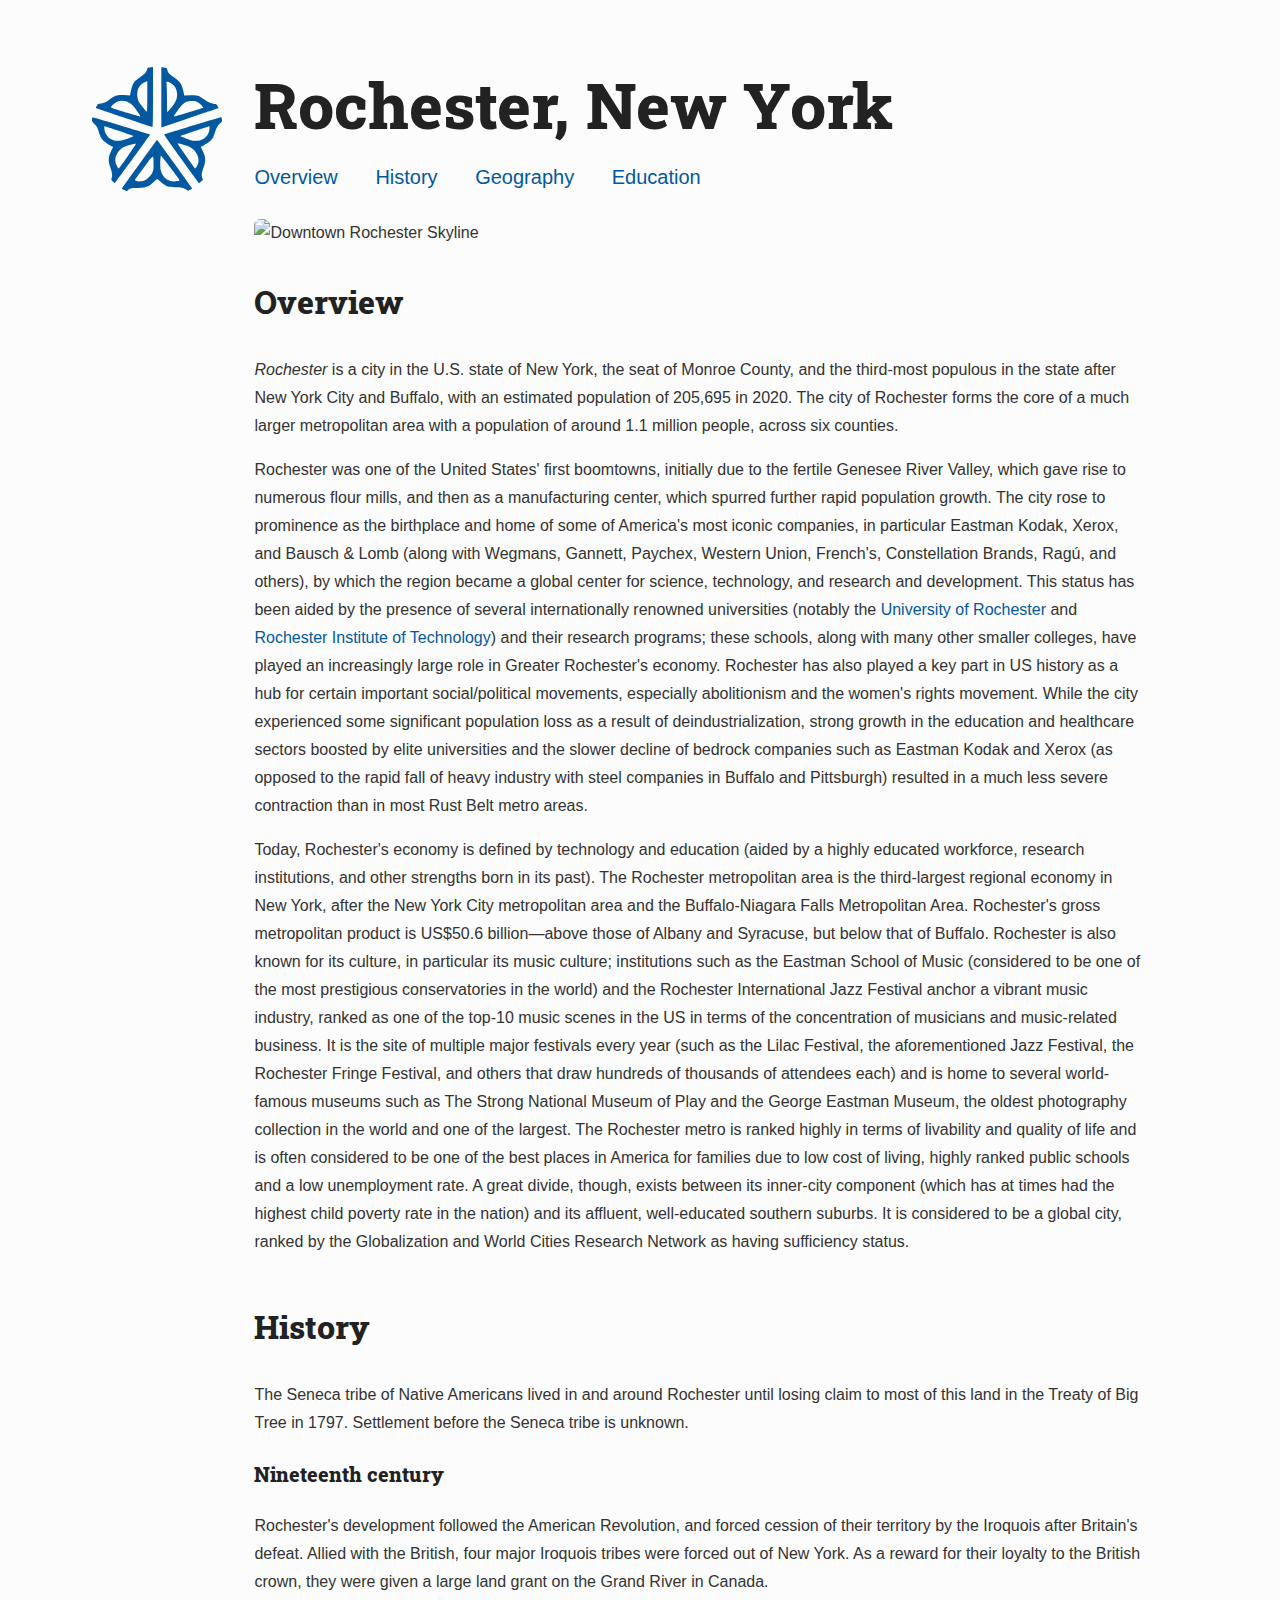
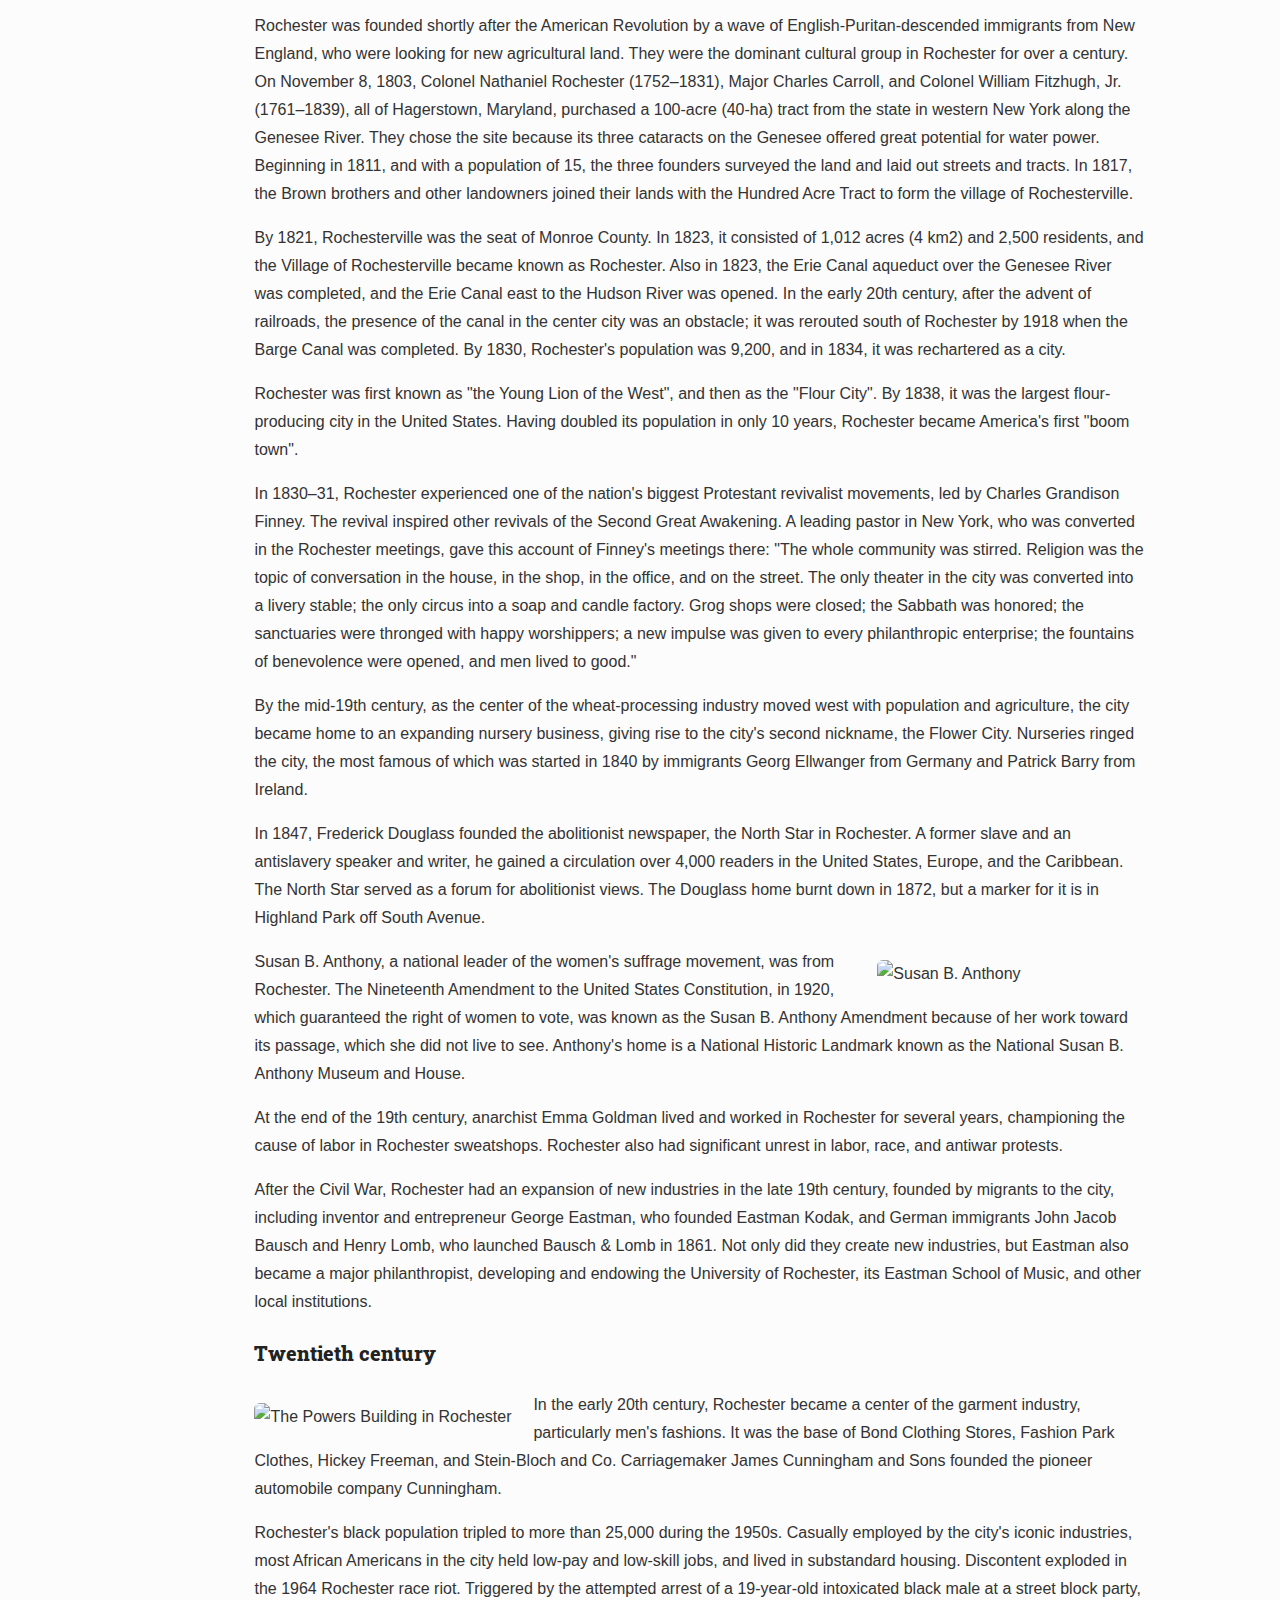
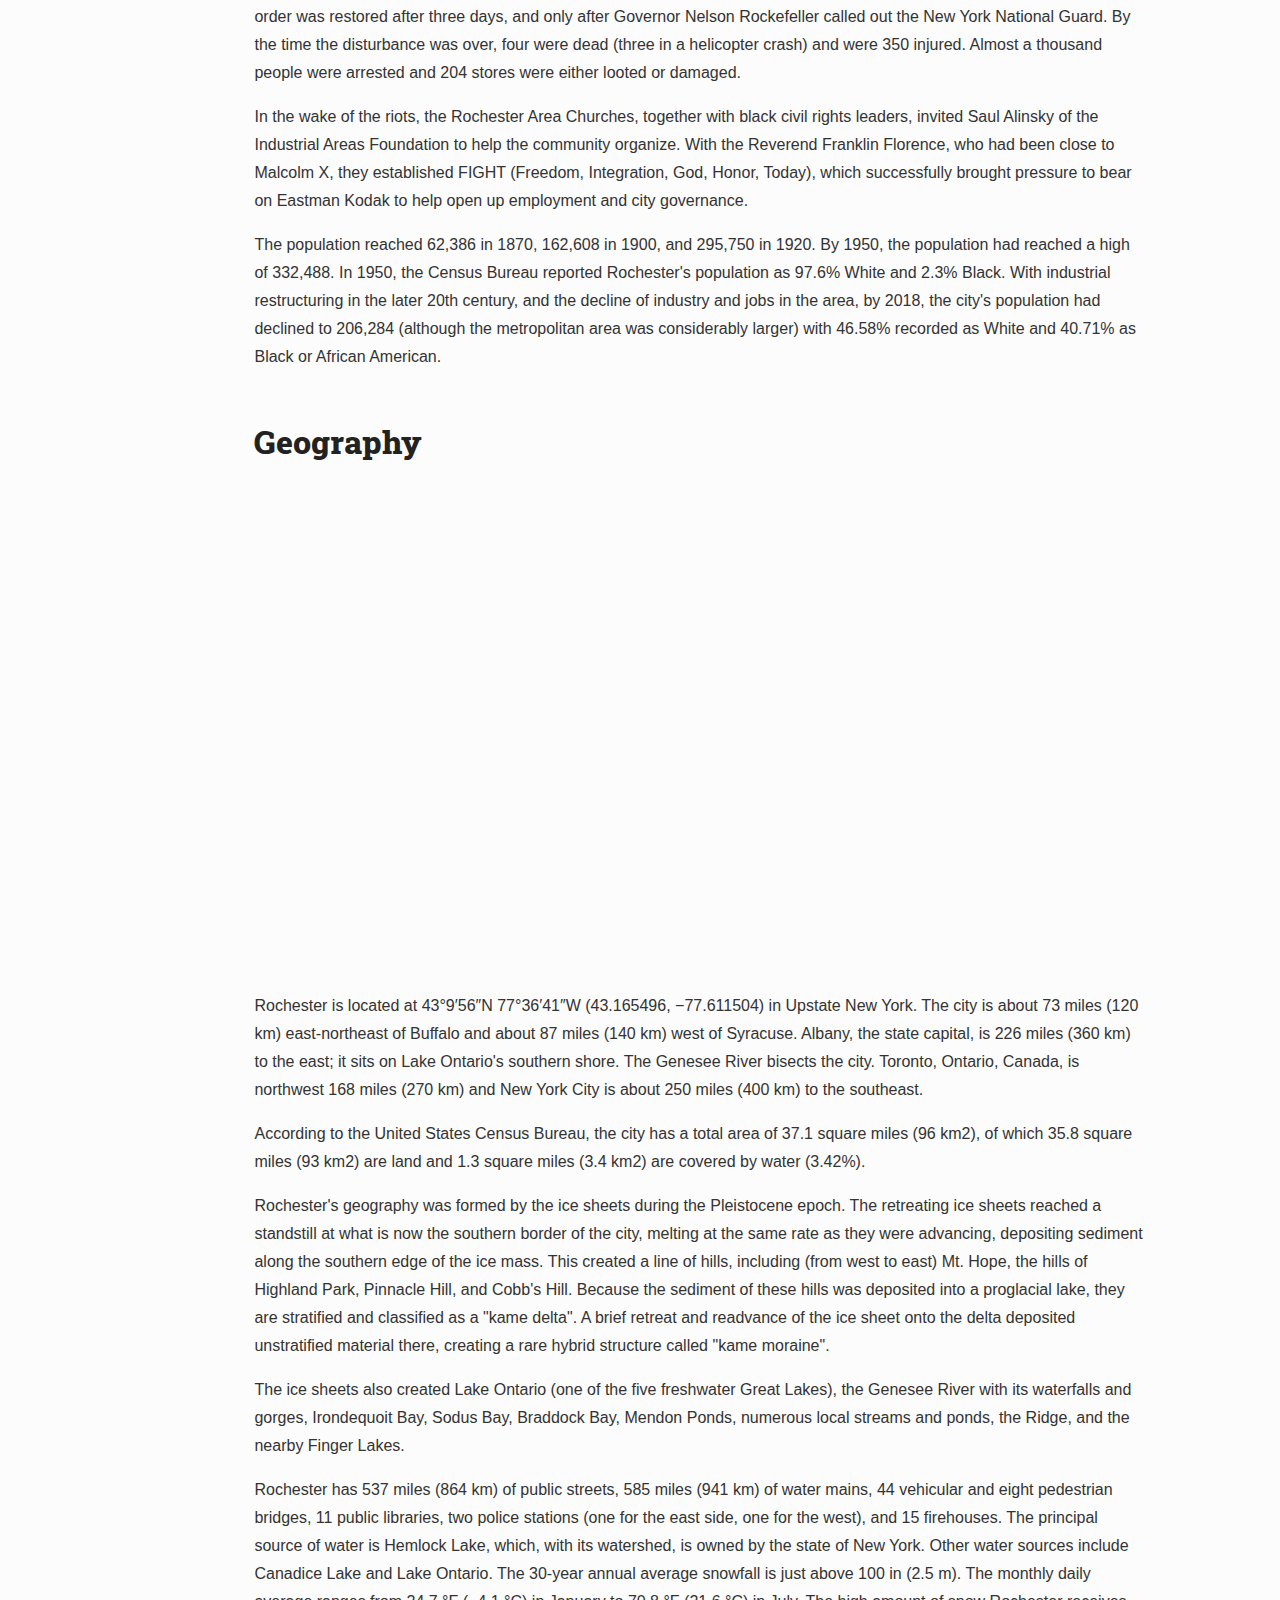
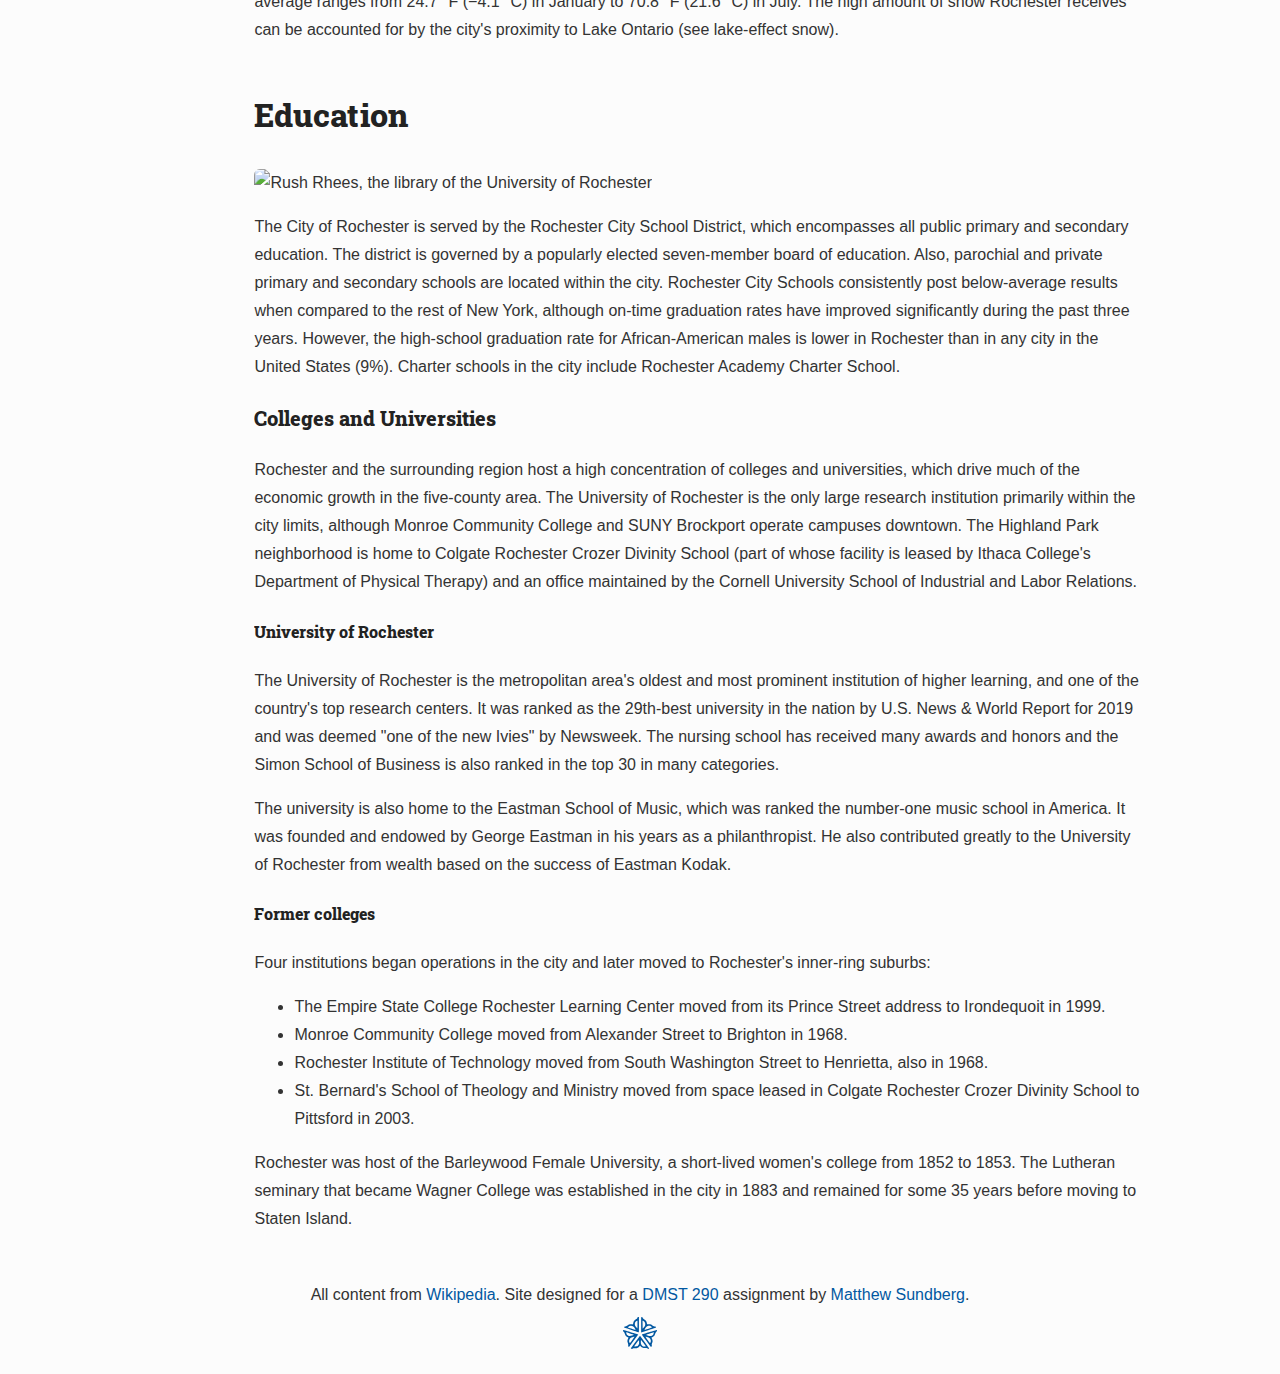
==== index.html @ a8c27d7a "downloaded http://duncangrubbs.digitalscholar.rochester.edu/assignment02/" ====
<!DOCTYPE html>
<html>
  <head>
    <meta charset="UTF-8">
    <title>Rochester, NY</title>
    <link rel="stylesheet" type="text/css" href="./stylesheet.css">
    <!-- Leaflet -->
    <link rel="stylesheet" href="https://unpkg.com/leaflet@1.7.1/dist/leaflet.css" integrity="sha512-xodZBNTC5n17Xt2atTPuE1HxjVMSvLVW9ocqUKLsCC5CXdbqCmblAshOMAS6/keqq/sMZMZ19scR4PsZChSR7A==" crossorigin="">
    <link rel="preconnect" href="https://fonts.gstatic.com">
    <link href="https://fonts.googleapis.com/css2?family=Roboto+Slab:wght@400;500;600;700;800&display=swap" rel="stylesheet">
    <meta name="description" content="Rochester is a city in the U.S. state of New York, the seat of Monroe County, and the third-most populous in the state after New York City and Buffalo, with an estimated population of 205,695 in 2020. The city of Rochester forms the core of a much larger metropolitan area with a population of around 1.1 million people, across six counties.">
  </head>
  <body>
    <div class="container">
      <a class="logo" href="#"><img src="./logo.svg" alt="Rochester's Logo"></a>
      <header class="horizontal">
        <h1>Rochester, New York</h1>
        <nav>
          <ul>
            <li><a href="#overview">Overview</a></li>
            <li><a href="#history">History</a></li>
            <li><a href="#geography">Geography</a></li>
            <li><a href="#education">Education</a></li>
          </ul>
        </nav>
      </header>
      <main>
        <img class="fade-in" src="https://upload.wikimedia.org/wikipedia/commons/e/e9/Downtown_Rochester%2C_NY_HDR_by_patrickashley.jpg" alt="Downtown Rochester Skyline">
        <section id="overview">
          <h2>Overview</h2>
          <p><em>Rochester</em> is a city in the U.S. state of New York, the seat of Monroe County, and the third-most populous in the state after New York City and Buffalo, with an estimated population of 205,695 in 2020. The city of Rochester forms the core of a much larger metropolitan area with a population of around 1.1 million people, across six counties.</p>
          <p>Rochester was one of the United States' first boomtowns, initially due to the fertile Genesee River Valley, which gave rise to numerous flour mills, and then as a manufacturing center, which spurred further rapid population growth. The city rose to prominence as the birthplace and home of some of America's most iconic companies, in particular Eastman Kodak, Xerox, and Bausch & Lomb (along with Wegmans, Gannett, Paychex, Western Union, French's, Constellation Brands, Ragú, and others), by which the region became a global center for science, technology, and research and development. This status has been aided by the presence of several internationally renowned universities (notably the <a href="https://rochester.edu">University of Rochester</a> and <a href="https://www.rit.edu/">Rochester Institute of Technology</a>) and their research programs; these schools, along with many other smaller colleges, have played an increasingly large role in Greater Rochester's economy. Rochester has also played a key part in US history as a hub for certain important social/political movements, especially abolitionism and the women's rights movement. While the city experienced some significant population loss as a result of deindustrialization, strong growth in the education and healthcare sectors boosted by elite universities and the slower decline of bedrock companies such as Eastman Kodak and Xerox (as opposed to the rapid fall of heavy industry with steel companies in Buffalo and Pittsburgh) resulted in a much less severe contraction than in most Rust Belt metro areas.</p>
          <p>Today, Rochester's economy is defined by technology and education (aided by a highly educated workforce, research institutions, and other strengths born in its past). The Rochester metropolitan area is the third-largest regional economy in New York, after the New York City metropolitan area and the Buffalo-Niagara Falls Metropolitan Area. Rochester's gross metropolitan product is US$50.6 billion—above those of Albany and Syracuse, but below that of Buffalo. Rochester is also known for its culture, in particular its music culture; institutions such as the Eastman School of Music (considered to be one of the most prestigious conservatories in the world) and the Rochester International Jazz Festival anchor a vibrant music industry, ranked as one of the top-10 music scenes in the US in terms of the concentration of musicians and music-related business. It is the site of multiple major festivals every year (such as the Lilac Festival, the aforementioned Jazz Festival, the Rochester Fringe Festival, and others that draw hundreds of thousands of attendees each) and is home to several world-famous museums such as The Strong National Museum of Play and the George Eastman Museum, the oldest photography collection in the world and one of the largest. The Rochester metro is ranked highly in terms of livability and quality of life and is often considered to be one of the best places in America for families due to low cost of living, highly ranked public schools and a low unemployment rate. A great divide, though, exists between its inner-city component (which has at times had the highest child poverty rate in the nation) and its affluent, well-educated southern suburbs. It is considered to be a global city, ranked by the Globalization and World Cities Research Network as having sufficiency status.</p>
        </section>
        <section id="history">
          <h2>History</h2>
          <p>The Seneca tribe of Native Americans lived in and around Rochester until losing claim to most of this land in the Treaty of Big Tree in 1797. Settlement before the Seneca tribe is unknown.</p>
          <h3>Nineteenth century</h3>
          <p>Rochester's development followed the American Revolution, and forced cession of their territory by the Iroquois after Britain's defeat. Allied with the British, four major Iroquois tribes were forced out of New York. As a reward for their loyalty to the British crown, they were given a large land grant on the Grand River in Canada.</p>
          <p>Rochester was founded shortly after the American Revolution by a wave of English-Puritan-descended immigrants from New England, who were looking for new agricultural land. They were the dominant cultural group in Rochester for over a century. On November 8, 1803, Colonel Nathaniel Rochester (1752–1831), Major Charles Carroll, and Colonel William Fitzhugh, Jr. (1761–1839), all of Hagerstown, Maryland, purchased a 100-acre (40-ha) tract from the state in western New York along the Genesee River. They chose the site because its three cataracts on the Genesee offered great potential for water power. Beginning in 1811, and with a population of 15, the three founders surveyed the land and laid out streets and tracts. In 1817, the Brown brothers and other landowners joined their lands with the Hundred Acre Tract to form the village of Rochesterville.</p>
          <p>By 1821, Rochesterville was the seat of Monroe County. In 1823, it consisted of 1,012 acres (4 km2) and 2,500 residents, and the Village of Rochesterville became known as Rochester. Also in 1823, the Erie Canal aqueduct over the Genesee River was completed, and the Erie Canal east to the Hudson River was opened. In the early 20th century, after the advent of railroads, the presence of the canal in the center city was an obstacle; it was rerouted south of Rochester by 1918 when the Barge Canal was completed. By 1830, Rochester's population was 9,200, and in 1834, it was rechartered as a city.</p>
          <p>Rochester was first known as "the Young Lion of the West", and then as the "Flour City". By 1838, it was the largest flour-producing city in the United States. Having doubled its population in only 10 years, Rochester became America's first "boom town".</p>
          <p>In 1830–31, Rochester experienced one of the nation's biggest Protestant revivalist movements, led by Charles Grandison Finney. The revival inspired other revivals of the Second Great Awakening. A leading pastor in New York, who was converted in the Rochester meetings, gave this account of Finney's meetings there: "The whole community was stirred. Religion was the topic of conversation in the house, in the shop, in the office, and on the street. The only theater in the city was converted into a livery stable; the only circus into a soap and candle factory. Grog shops were closed; the Sabbath was honored; the sanctuaries were thronged with happy worshippers; a new impulse was given to every philanthropic enterprise; the fountains of benevolence were opened, and men lived to good."</p>
          <p>By the mid-19th century, as the center of the wheat-processing industry moved west with population and agriculture, the city became home to an expanding nursery business, giving rise to the city's second nickname, the Flower City. Nurseries ringed the city, the most famous of which was started in 1840 by immigrants Georg Ellwanger from Germany and Patrick Barry from Ireland.</p>
          <p>In 1847, Frederick Douglass founded the abolitionist newspaper, the North Star in Rochester. A former slave and an antislavery speaker and writer, he gained a circulation over 4,000 readers in the United States, Europe, and the Caribbean. The North Star served as a forum for abolitionist views. The Douglass home burnt down in 1872, but a marker for it is in Highland Park off South Avenue.</p>
          <p><img class="inset right" src="https://upload.wikimedia.org/wikipedia/commons/thumb/2/28/SB_Anthony_from_RoRaWW.jpg/468px-SB_Anthony_from_RoRaWW.jpg" alt="Susan B. Anthony">Susan B. Anthony, a national leader of the women's suffrage movement, was from Rochester. The Nineteenth Amendment to the United States Constitution, in 1920, which guaranteed the right of women to vote, was known as the Susan B. Anthony Amendment because of her work toward its passage, which she did not live to see. Anthony's home is a National Historic Landmark known as the National Susan B. Anthony Museum and House.</p>
          <p>At the end of the 19th century, anarchist Emma Goldman lived and worked in Rochester for several years, championing the cause of labor in Rochester sweatshops. Rochester also had significant unrest in labor, race, and antiwar protests.</p>
          <p>After the Civil War, Rochester had an expansion of new industries in the late 19th century, founded by migrants to the city, including inventor and entrepreneur George Eastman, who founded Eastman Kodak, and German immigrants John Jacob Bausch and Henry Lomb, who launched Bausch & Lomb in 1861. Not only did they create new industries, but Eastman also became a major philanthropist, developing and endowing the University of Rochester, its Eastman School of Music, and other local institutions.</p>
          <h3>Twentieth century</h3>
          <p><img class="inset" src="https://upload.wikimedia.org/wikipedia/commons/thumb/5/50/Powers_Building_-_Rochester%2C_New_York.jpg/507px-Powers_Building_-_Rochester%2C_New_York.jpg" alt="The Powers Building in Rochester">In the early 20th century, Rochester became a center of the garment industry, particularly men's fashions. It was the base of Bond Clothing Stores, Fashion Park Clothes, Hickey Freeman, and Stein-Bloch and Co. Carriagemaker James Cunningham and Sons founded the pioneer automobile company Cunningham.</p>
          <p>Rochester's black population tripled to more than 25,000 during the 1950s. Casually employed by the city's iconic industries, most African Americans in the city held low-pay and low-skill jobs, and lived in substandard housing. Discontent exploded in the 1964 Rochester race riot. Triggered by the attempted arrest of a 19-year-old intoxicated black male at a street block party, order was restored after three days, and only after Governor Nelson Rockefeller called out the New York National Guard. By the time the disturbance was over, four were dead (three in a helicopter crash) and were 350 injured. Almost a thousand people were arrested and 204 stores were either looted or damaged.</p>
          <p>In the wake of the riots, the Rochester Area Churches, together with black civil rights leaders, invited Saul Alinsky of the Industrial Areas Foundation to help the community organize. With the Reverend Franklin Florence, who had been close to Malcolm X, they established FIGHT (Freedom, Integration, God, Honor, Today), which successfully brought pressure to bear on Eastman Kodak to help open up employment and city governance.</p>
          <p>The population reached 62,386 in 1870, 162,608 in 1900, and 295,750 in 1920. By 1950, the population had reached a high of 332,488. In 1950, the Census Bureau reported Rochester's population as 97.6% White and 2.3% Black. With industrial restructuring in the later 20th century, and the decline of industry and jobs in the area, by 2018, the city's population had declined to 206,284 (although the metropolitan area was considerably larger) with 46.58% recorded as White and 40.71% as Black or African American.</p>
        </section>
        <section id="geography">
          <h2>Geography</h2>
          <div id="map"></div>
          <p>Rochester is located at 43°9′56″N 77°36′41″W (43.165496, −77.611504) in Upstate New York. The city is about 73 miles (120 km) east-northeast of Buffalo and about 87 miles (140 km) west of Syracuse. Albany, the state capital, is 226 miles (360 km) to the east; it sits on Lake Ontario's southern shore. The Genesee River bisects the city. Toronto, Ontario, Canada, is northwest 168 miles (270 km) and New York City is about 250 miles (400 km) to the southeast.</p>
          <p>According to the United States Census Bureau, the city has a total area of 37.1 square miles (96 km2), of which 35.8 square miles (93 km2) are land and 1.3 square miles (3.4 km2) are covered by water (3.42%).</p>
          <p>Rochester's geography was formed by the ice sheets during the Pleistocene epoch. The retreating ice sheets reached a standstill at what is now the southern border of the city, melting at the same rate as they were advancing, depositing sediment along the southern edge of the ice mass. This created a line of hills, including (from west to east) Mt. Hope, the hills of Highland Park, Pinnacle Hill, and Cobb's Hill. Because the sediment of these hills was deposited into a proglacial lake, they are stratified and classified as a "kame delta". A brief retreat and readvance of the ice sheet onto the delta deposited unstratified material there, creating a rare hybrid structure called "kame moraine".</p>
          <p>The ice sheets also created Lake Ontario (one of the five freshwater Great Lakes), the Genesee River with its waterfalls and gorges, Irondequoit Bay, Sodus Bay, Braddock Bay, Mendon Ponds, numerous local streams and ponds, the Ridge, and the nearby Finger Lakes.</p>
          <p>Rochester has 537 miles (864 km) of public streets, 585 miles (941 km) of water mains, 44 vehicular and eight pedestrian bridges, 11 public libraries, two police stations (one for the east side, one for the west), and 15 firehouses. The principal source of water is Hemlock Lake, which, with its watershed, is owned by the state of New York. Other water sources include Canadice Lake and Lake Ontario. The 30-year annual average snowfall is just above 100 in (2.5 m). The monthly daily average ranges from 24.7 °F (−4.1 °C) in January to 70.8 °F (21.6 °C) in July. The high amount of snow Rochester receives can be accounted for by the city's proximity to Lake Ontario (see lake-effect snow). </p>
        </section>
        <section id="education">
          <h2>Education</h2>
          <img src="https://upload.wikimedia.org/wikipedia/commons/thumb/4/42/Rush_Rhees_Library_%288695462255%29.jpg/1024px-Rush_Rhees_Library_%288695462255%29.jpg" alt="Rush Rhees, the library of the University of Rochester">
          <p>The City of Rochester is served by the Rochester City School District, which encompasses all public primary and secondary education. The district is governed by a popularly elected seven-member board of education. Also, parochial and private primary and secondary schools are located within the city. Rochester City Schools consistently post below-average results when compared to the rest of New York, although on-time graduation rates have improved significantly during the past three years. However, the high-school graduation rate for African-American males is lower in Rochester than in any city in the United States (9%). Charter schools in the city include Rochester Academy Charter School.</p>
          <h3>Colleges and Universities</h3>
          <p>Rochester and the surrounding region host a high concentration of colleges and universities, which drive much of the economic growth in the five-county area. The University of Rochester is the only large research institution primarily within the city limits, although Monroe Community College and SUNY Brockport operate campuses downtown. The Highland Park neighborhood is home to Colgate Rochester Crozer Divinity School (part of whose facility is leased by Ithaca College's Department of Physical Therapy) and an office maintained by the Cornell University School of Industrial and Labor Relations.</p>
          <h4>University of Rochester</h4>
          <p>The University of Rochester is the metropolitan area's oldest and most prominent institution of higher learning, and one of the country's top research centers. It was ranked as the 29th-best university in the nation by U.S. News & World Report for 2019 and was deemed "one of the new Ivies" by Newsweek. The nursing school has received many awards and honors and the Simon School of Business is also ranked in the top 30 in many categories.</p>
          <p>The university is also home to the Eastman School of Music, which was ranked the number-one music school in America. It was founded and endowed by George Eastman in his years as a philanthropist. He also contributed greatly to the University of Rochester from wealth based on the success of Eastman Kodak.</p>
          <h4>Former colleges</h4>
          <p>Four institutions began operations in the city and later moved to Rochester's inner-ring suburbs:</p>
          <ul>
            <li>The Empire State College Rochester Learning Center moved from its Prince Street address to Irondequoit in 1999.</li>
            <li>Monroe Community College moved from Alexander Street to Brighton in 1968.</li>
            <li>Rochester Institute of Technology moved from South Washington Street to Henrietta, also in 1968.</li>
            <li>St. Bernard's School of Theology and Ministry moved from space leased in Colgate Rochester Crozer Divinity School to Pittsford in 2003.</li>
          </ul>
          <p>Rochester was host of the Barleywood Female University, a short-lived women's college from 1852 to 1853. The Lutheran seminary that became Wagner College was established in the city in 1883 and remained for some 35 years before moving to Staten Island.</p>
        </section>
      </main>
      <footer>All content from <a href="https://en.wikipedia.org/wiki/Rochester,_New_York">Wikipedia</a>. Site designed for a <a href="https://docs.csc174.org">DMST 290</a> assignment by <a href="https://github.com/mwsundberg">Matthew Sundberg</a>.<br><img src="./logo.svg" alt="Rochester's Logo"></footer>
    </div>
    <!-- Leaflet -->
    <script src="https://unpkg.com/leaflet@1.7.1/dist/leaflet.js" integrity="sha512-XQoYMqMTK8LvdxXYG3nZ448hOEQiglfqkJs1NOQV44cWnUrBc8PkAOcXy20w0vlaXaVUearIOBhiXZ5V3ynxwA==" crossorigin=""></script>
    <script src="./script.js"></script>
  </body>
</html>
---- stylesheet.css ----
/* Resets */
html, body {
	padding: 0;
	margin: 0;
	border: 0;
}
* {
	box-sizing: border-box;
}

:root {
  --background-color: #fcfcfc;
  --text-bold-color: #222;
  --text-normal-color: #333;
}

::selection { background: #FFD100; }

/* Overall styles */
body {
	background-color: var(--background-color);
	color: var(--text-normal-color);
	font-size: 16px;
	line-height: 1.75;
	font-family: Arial, sans-serif;
}

h1, h2, h3, h4 {
	font-family: 'Roboto Slab', serif;
	font-weight: 800;
  color: var(--text-bold-color);
}
h1 {
	font-size: 4rem;
}
h2 {
	font-size: 2rem;
}
h3 {
	font-size: 1.25rem;
}

a {
	text-decoration: none;
	color: #0258A1;
}
a:hover {
	text-decoration: underline;
	color: #0b8bc6;
}

section::before { 
  display: block; 
  content: " "; 
  margin-top: -130px; 
  height: 130px; 
  visibility: hidden; 
  pointer-events: none;
}

img {
	max-width: 100%;
	max-height: 100%;
  border-radius: 6px;
}
img.inset {
	width: 30%;
	min-width: 50px;
	float: left;
	margin: 0.75em;
	margin-left: 0;
}
img.inset.right {
	float: right;
	margin: 0.75em;
	margin-right: 0;
}

/* Layout */
.container {
	display: grid;
	padding: 3rem 1rem 0;
	width: 100%;
	grid-template-areas: "logo   header ."
						 ".      main ."
						 "footer footer footer";
	column-gap: 1rem;
	grid-template-columns: minmax(25ch, 1fr) minmax(100ch, 2fr) 1fr;
	grid-template-rows: min-content;
}

/* Navigation content */
.logo {
	grid-area: logo;
	margin: 1em;
	position: sticky;
	top: 2em; /* Only relevant to stickyness */
	justify-self: end;
	align-self: center;
}
.logo img {
	max-height: 125px;
	height: 100%;
}
header {
	grid-area: header;
  position: sticky;
	top: 0; /* Only relevant to stickyness */
  background: var(--background-color);;
  padding: 0 0 4px 0;
	align-self: center;
}
header h1 {
	margin: 0;
}
nav ul {
	list-style: none;
	padding-left: 0;
	font-family: Inter, Helvetica, sans-serif;
	font-size: 1.25rem;
	margin-top: 0;
}
/* Scrolling dependent code */
header.horizontal nav li {
	display: inline-block;
	margin: auto 2rem auto 0;
}
header.horizontal nav li:last-child {
	margin: auto 0;
}
header.vertical h1 {
	display: none;
}
header.vertical nav li {
	display: block;
	text-align: right;
	margin: 1rem auto;
}

/* Main area */
main {
	grid-area: main;
  overflow: auto;
}

main > * {
	width: 100%;
}

#map {
	height: 30rem;
  z-index: -1;
}

/* Footer */
footer {
	grid-area: footer;
	padding: 2rem;
	padding-bottom: 0.5rem;
	text-align: center;
}
footer img {
	height: 2rem;
	margin: 0.5rem;
}

/* Media queries */
/* Small */
@media screen and (max-width: calc(125ch + 4rem)) {
	.container {
		grid-template-areas: "logo"
							 "header"
							 "main"
							 "footer";
		grid-template-columns: 1fr;
		padding: 0 2rem 0;
	}
	.logo {
		position: relative;
		justify-self: center;
	}
	header {
		text-align: center;
    position: inherit;
    background: none;
    padding: 0;
	}
}

/* Leave some space at top on scroll */
[id] {
	scroll-margin-top: 1.5rem;
}

/* Smooth scrolling */
@media (prefers-reduced-motion: no-preference) {
	html {
		scroll-behavior: smooth;
	}
}

/* Fade in images */
.fade-in {
  animation: fadeIn ease .7s;
  -webkit-animation: fadeIn ease .7s;
  -moz-animation: fadeIn ease .7s;
  -o-animation: fadeIn ease .7s;
  -ms-animation: fadeIn ease .7s;
}

@keyframes fadeIn {
  0% {opacity: 0;}
  100% {opacity: 1;}
}

@-moz-keyframes fadeIn {
  0% {opacity: 0;}
  100% {opacity: 1;}
}

@-webkit-keyframes fadeIn {
  0% {opacity: 0;}
  100% {opacity: 1;}
}

@-o-keyframes fadeIn {
  0% {opacity: 0;}
  100% {opacity: 1;}
}

@-ms-keyframes fadeIn {
  0% {opacity: 0;}
  100% {opacity: 1;}
}
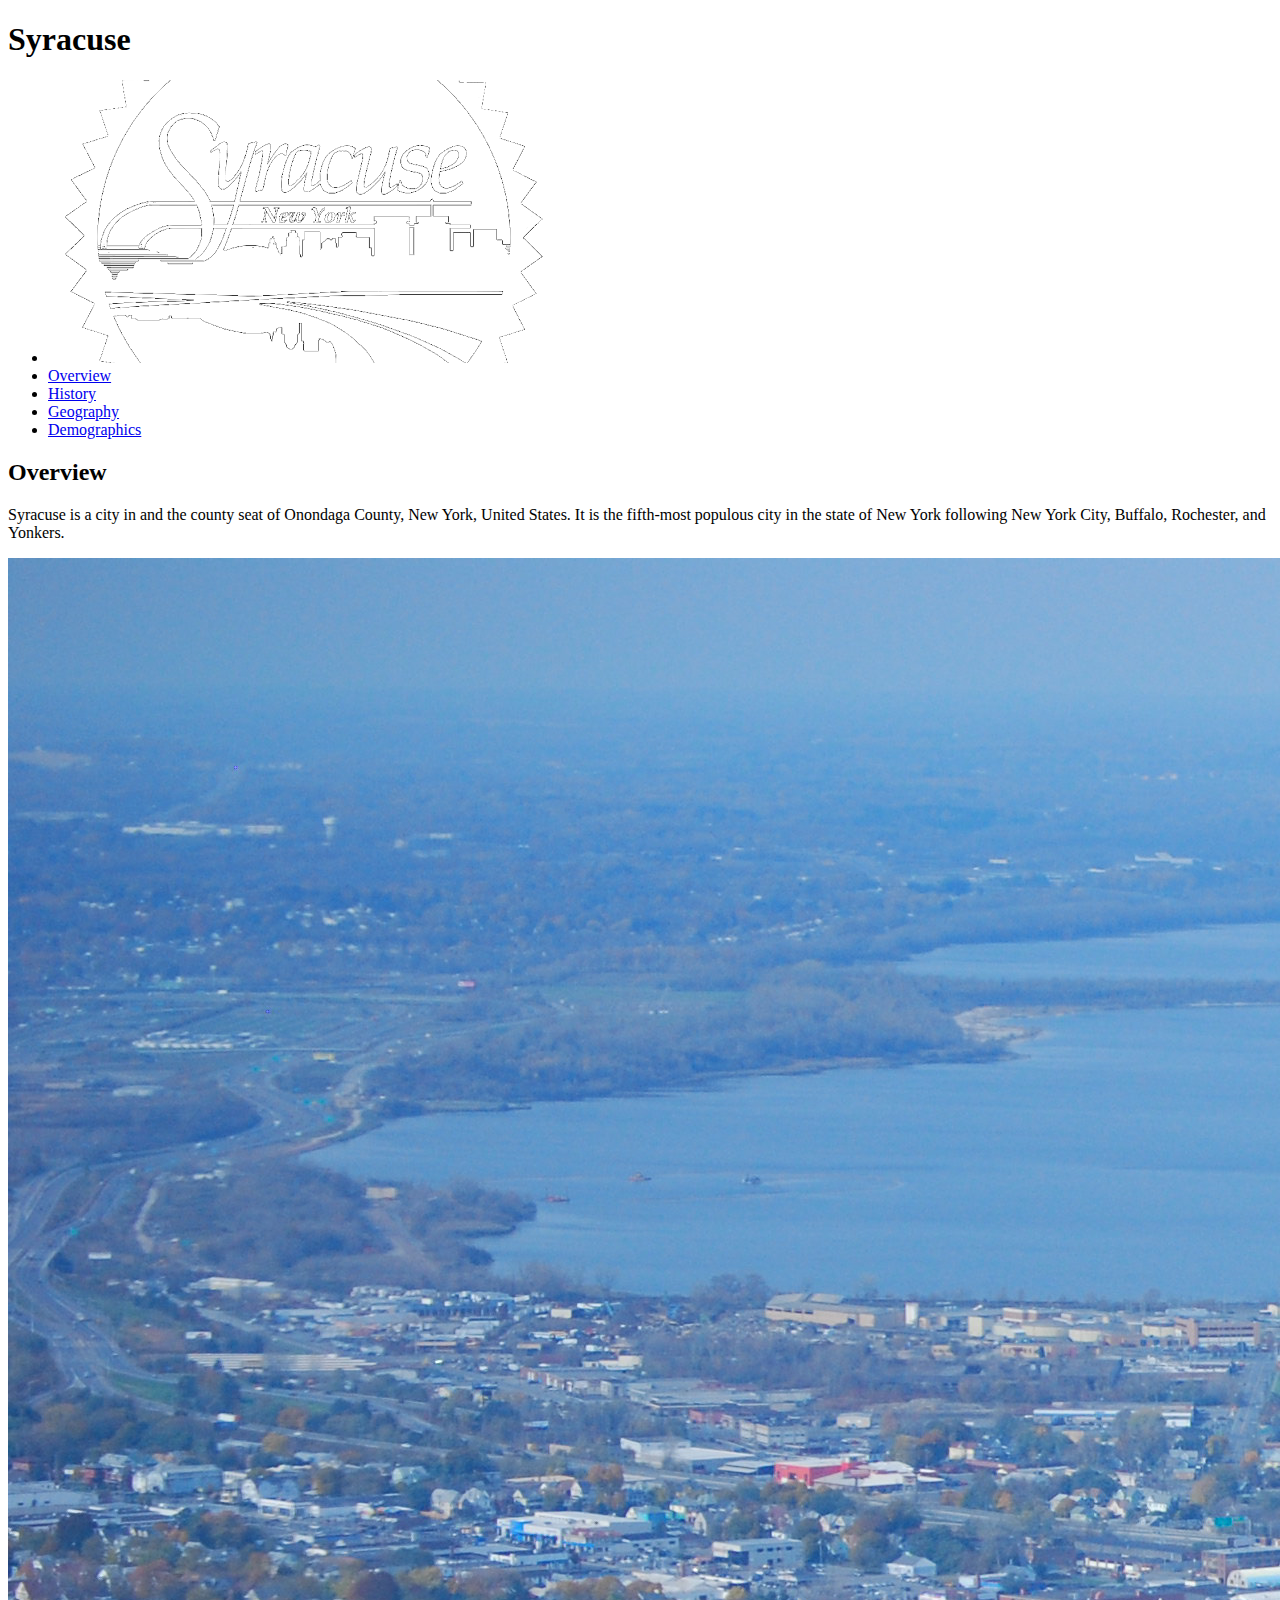
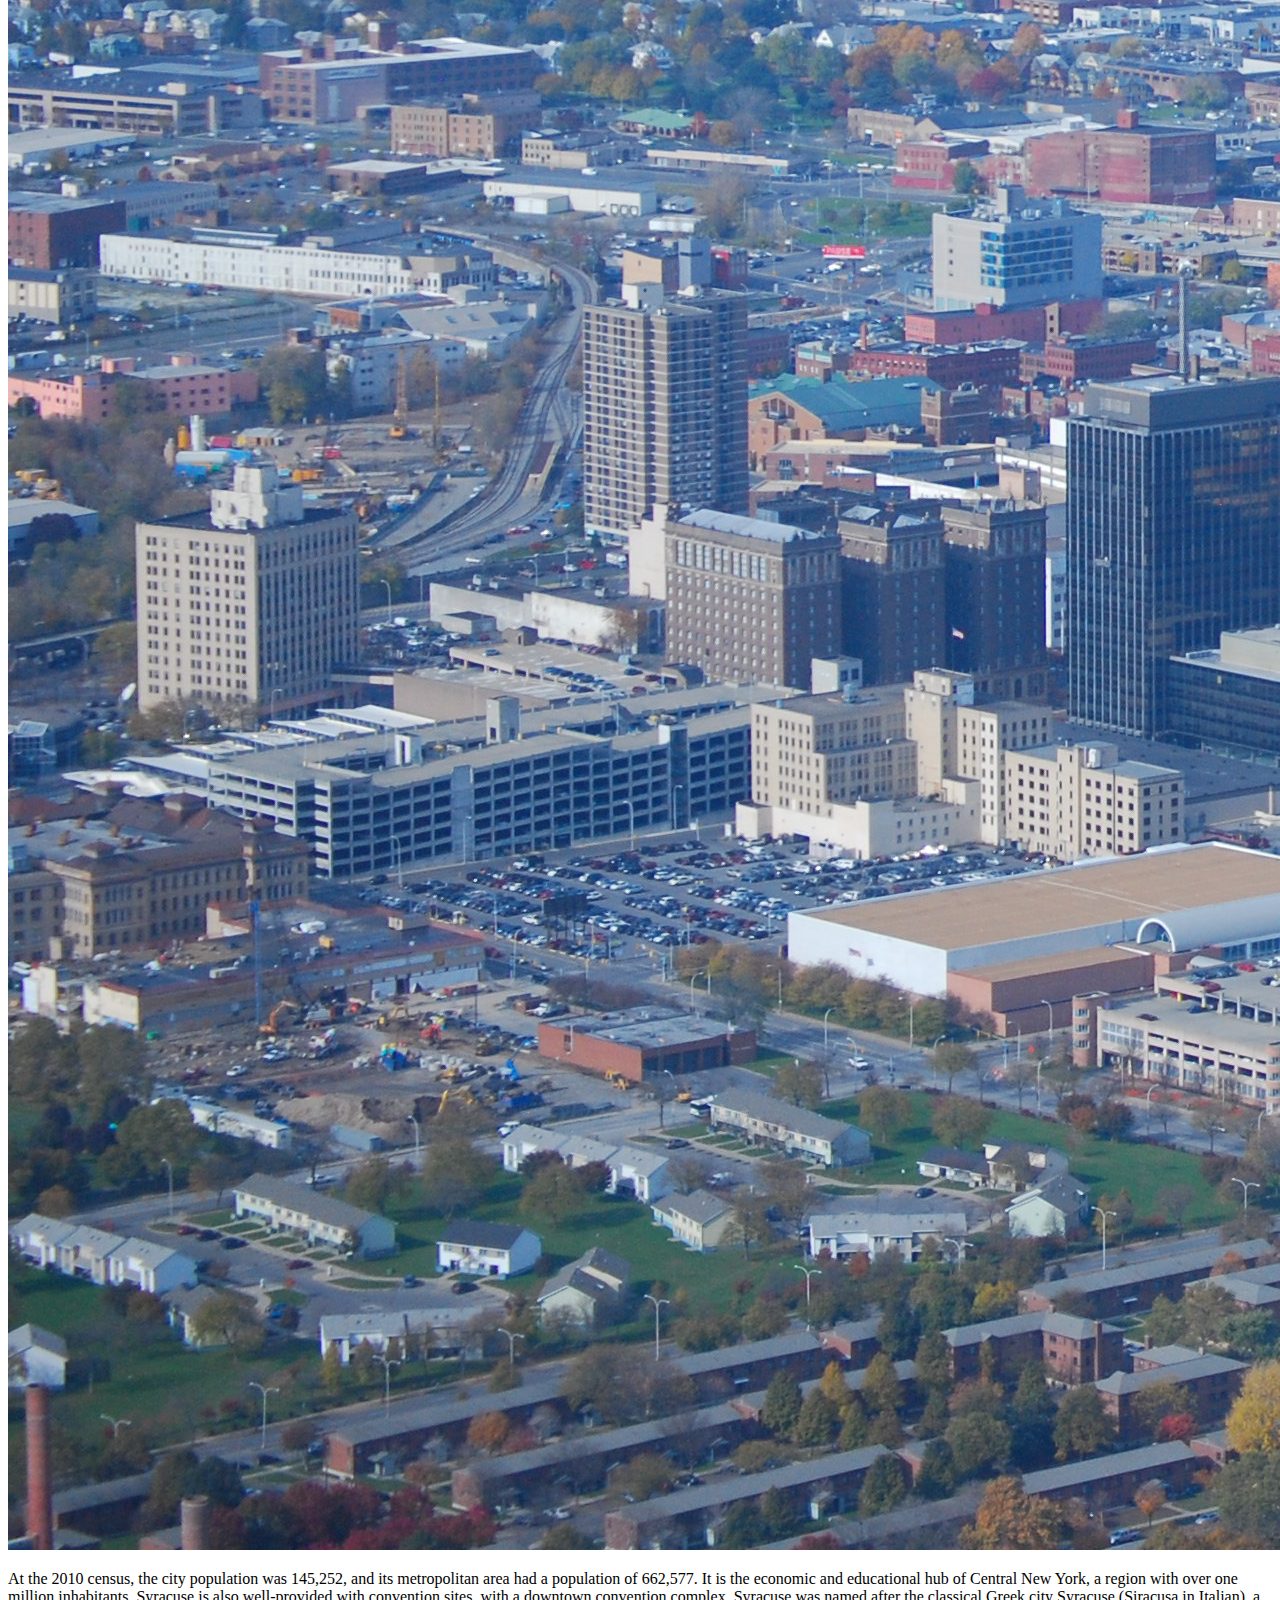
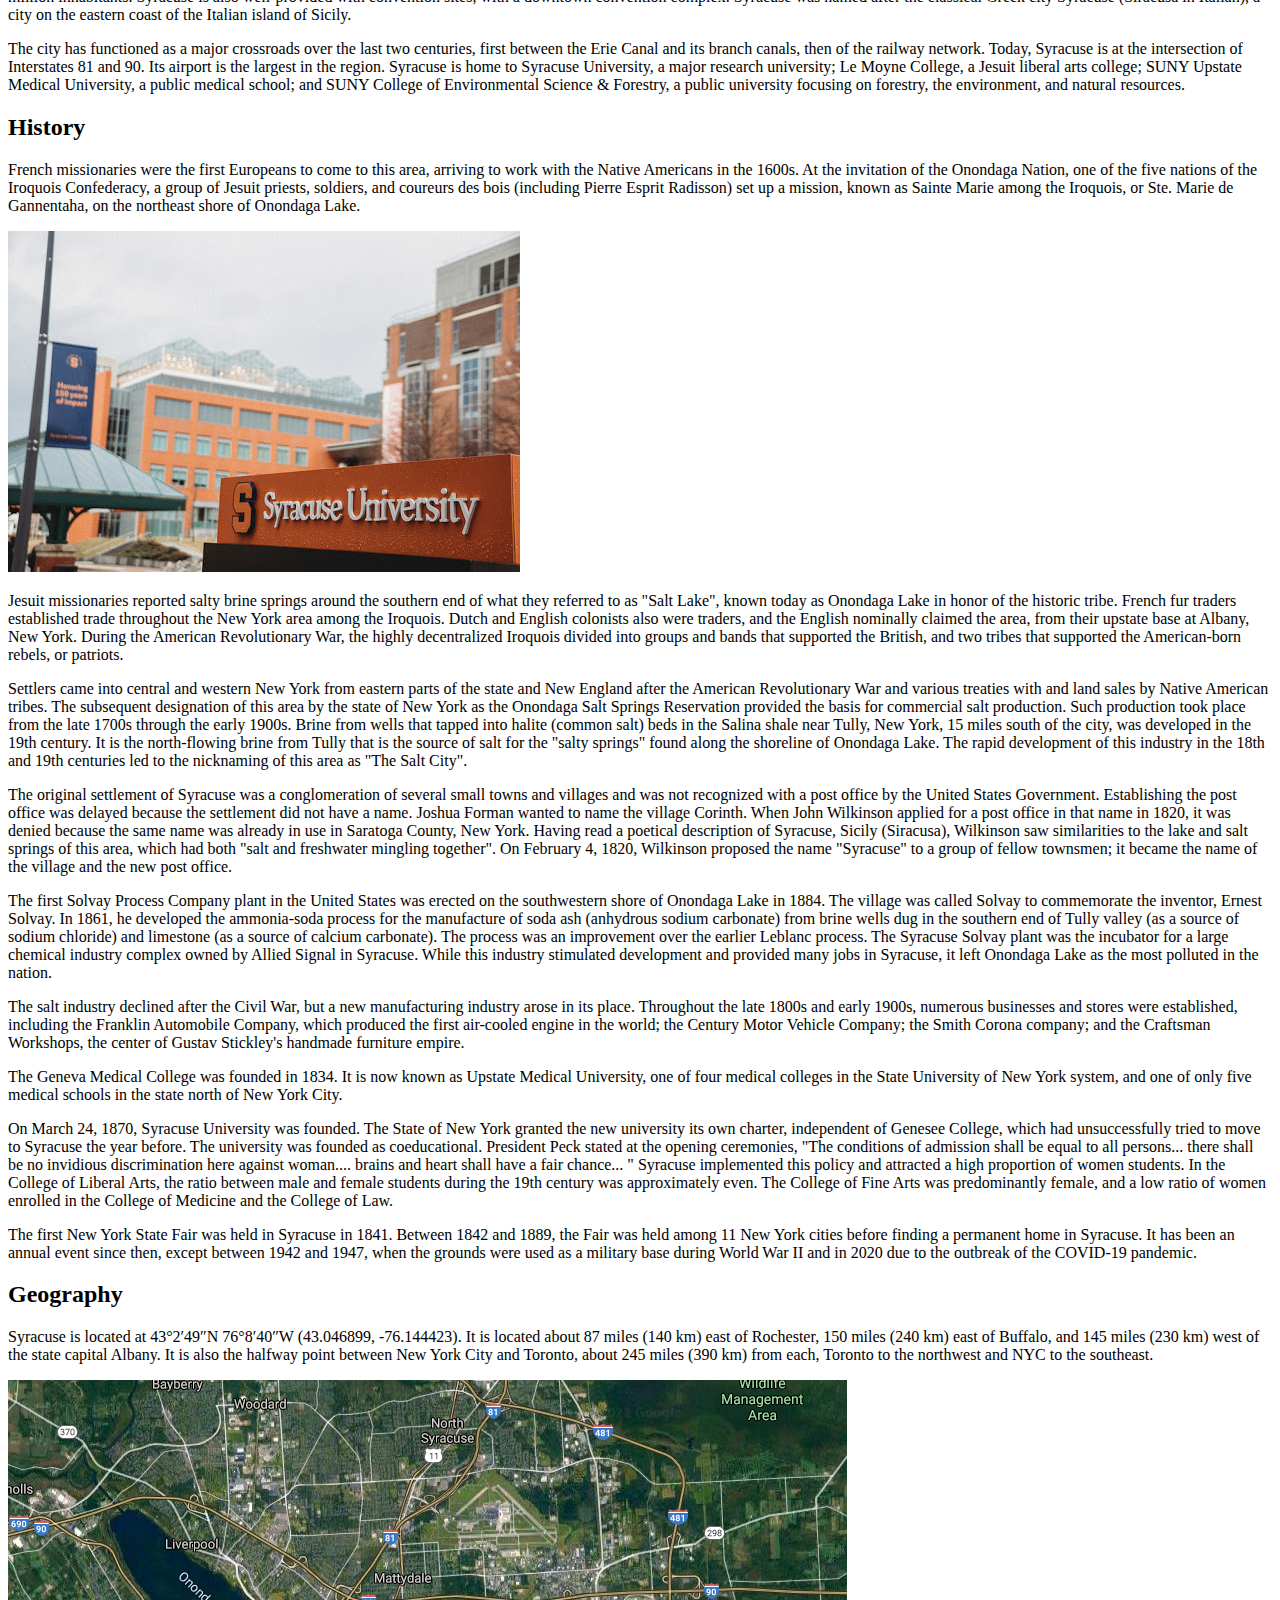
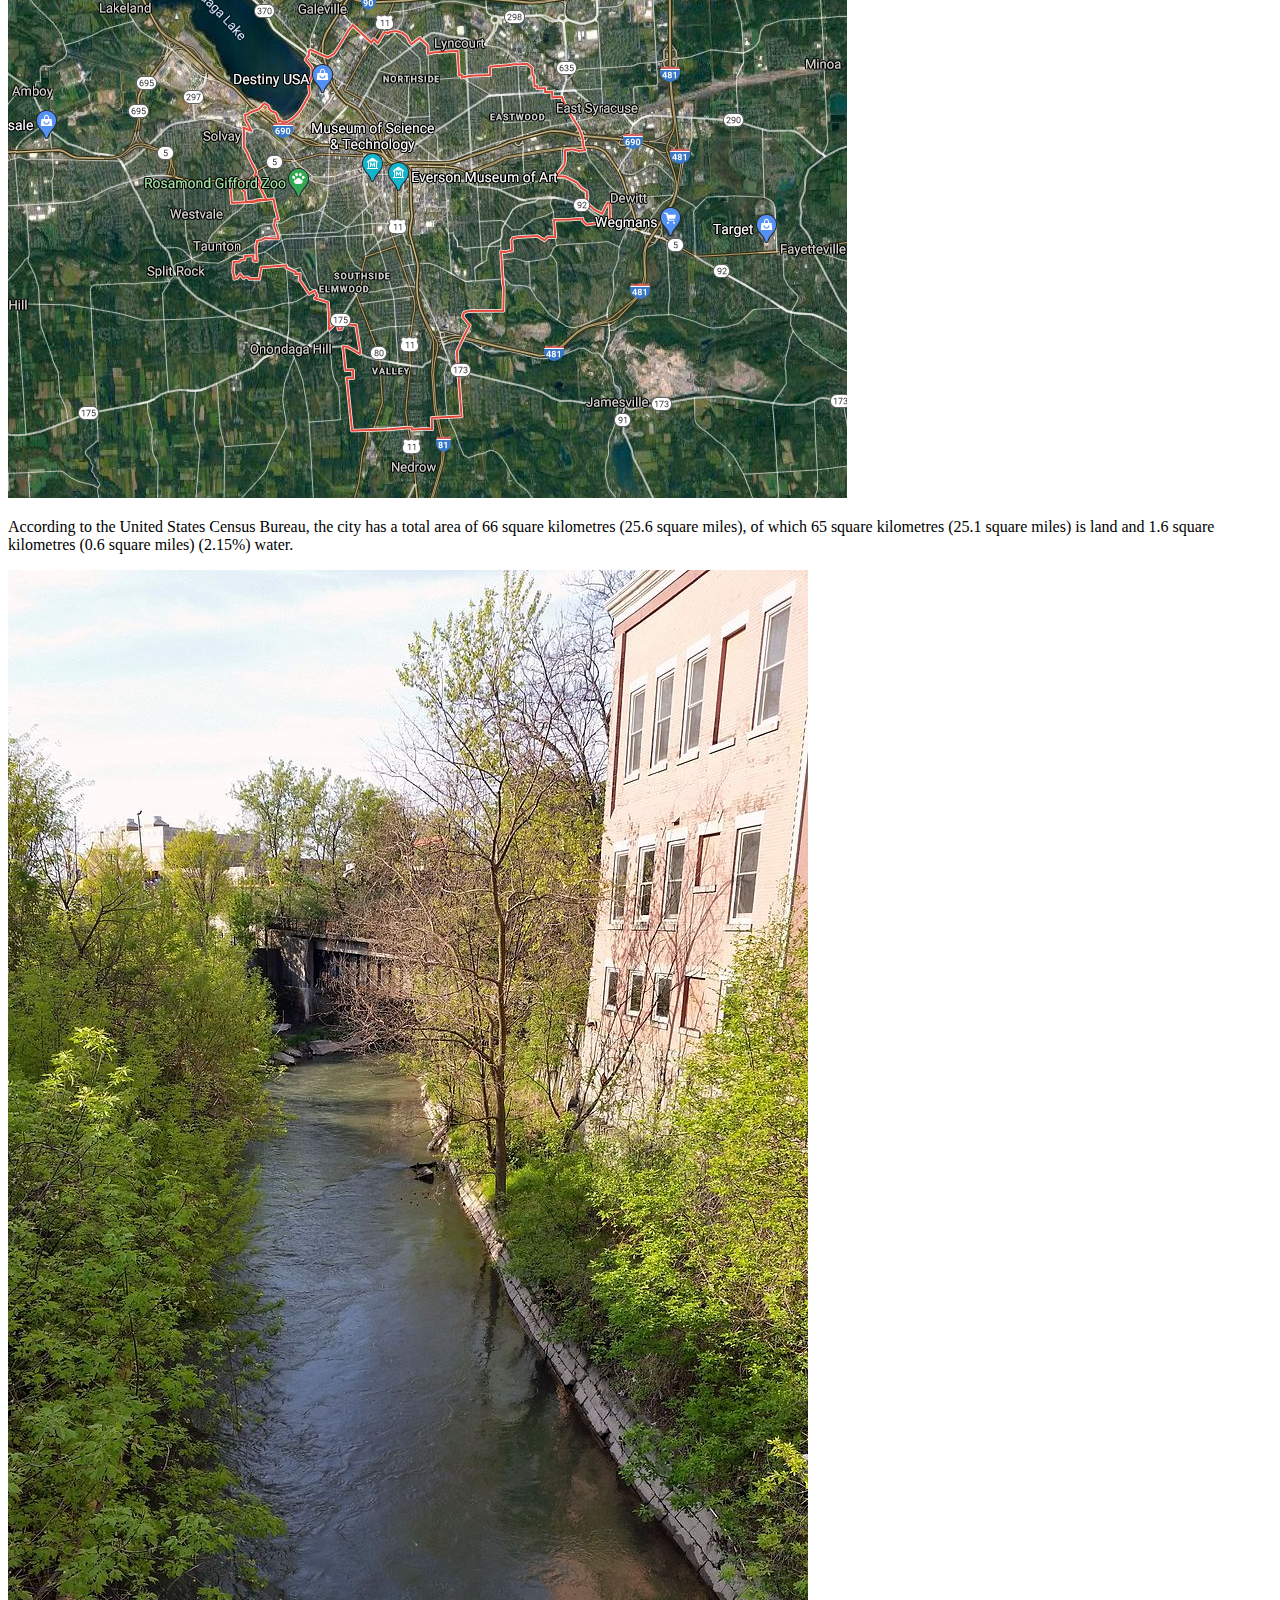
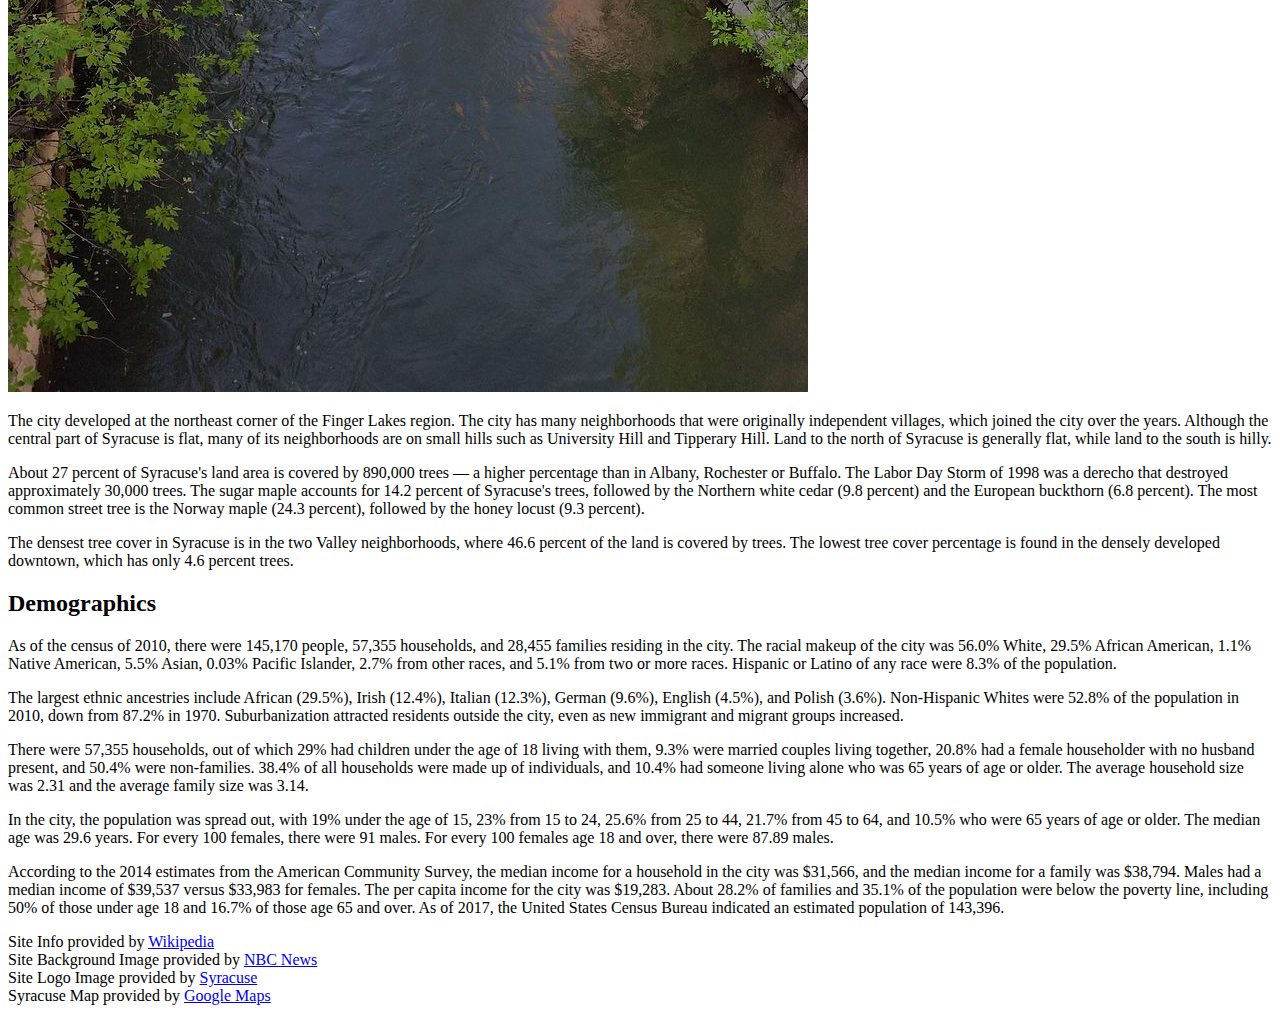
==== commit babdc736: "downloaded http://bhall.digitalscholar.rochester.edu/assignment02/assignment01/" ====
--- a/index.html
+++ b/index.html
@@ -1,90 +1,126 @@
-<!DOCTYPE html>
-<html>
-  <head>
-    <meta charset="UTF-8">
-    <title>Rochester, NY</title>
-    <link rel="stylesheet" type="text/css" href="./stylesheet.css">
-    <!-- Leaflet -->
-    <link rel="stylesheet" href="https://unpkg.com/leaflet@1.7.1/dist/leaflet.css" integrity="sha512-xodZBNTC5n17Xt2atTPuE1HxjVMSvLVW9ocqUKLsCC5CXdbqCmblAshOMAS6/keqq/sMZMZ19scR4PsZChSR7A==" crossorigin="">
-    <link rel="preconnect" href="https://fonts.gstatic.com">
-    <link href="https://fonts.googleapis.com/css2?family=Roboto+Slab:wght@400;500;600;700;800&display=swap" rel="stylesheet">
-    <meta name="description" content="Rochester is a city in the U.S. state of New York, the seat of Monroe County, and the third-most populous in the state after New York City and Buffalo, with an estimated population of 205,695 in 2020. The city of Rochester forms the core of a much larger metropolitan area with a population of around 1.1 million people, across six counties.">
-  </head>
-  <body>
-    <div class="container">
-      <a class="logo" href="#"><img src="./logo.svg" alt="Rochester's Logo"></a>
-      <header class="horizontal">
-        <h1>Rochester, New York</h1>
-        <nav>
-          <ul>
-            <li><a href="#overview">Overview</a></li>
-            <li><a href="#history">History</a></li>
-            <li><a href="#geography">Geography</a></li>
-            <li><a href="#education">Education</a></li>
-          </ul>
-        </nav>
-      </header>
-      <main>
-        <img class="fade-in" src="https://upload.wikimedia.org/wikipedia/commons/e/e9/Downtown_Rochester%2C_NY_HDR_by_patrickashley.jpg" alt="Downtown Rochester Skyline">
-        <section id="overview">
-          <h2>Overview</h2>
-          <p><em>Rochester</em> is a city in the U.S. state of New York, the seat of Monroe County, and the third-most populous in the state after New York City and Buffalo, with an estimated population of 205,695 in 2020. The city of Rochester forms the core of a much larger metropolitan area with a population of around 1.1 million people, across six counties.</p>
-          <p>Rochester was one of the United States' first boomtowns, initially due to the fertile Genesee River Valley, which gave rise to numerous flour mills, and then as a manufacturing center, which spurred further rapid population growth. The city rose to prominence as the birthplace and home of some of America's most iconic companies, in particular Eastman Kodak, Xerox, and Bausch & Lomb (along with Wegmans, Gannett, Paychex, Western Union, French's, Constellation Brands, Ragú, and others), by which the region became a global center for science, technology, and research and development. This status has been aided by the presence of several internationally renowned universities (notably the <a href="https://rochester.edu">University of Rochester</a> and <a href="https://www.rit.edu/">Rochester Institute of Technology</a>) and their research programs; these schools, along with many other smaller colleges, have played an increasingly large role in Greater Rochester's economy. Rochester has also played a key part in US history as a hub for certain important social/political movements, especially abolitionism and the women's rights movement. While the city experienced some significant population loss as a result of deindustrialization, strong growth in the education and healthcare sectors boosted by elite universities and the slower decline of bedrock companies such as Eastman Kodak and Xerox (as opposed to the rapid fall of heavy industry with steel companies in Buffalo and Pittsburgh) resulted in a much less severe contraction than in most Rust Belt metro areas.</p>
-          <p>Today, Rochester's economy is defined by technology and education (aided by a highly educated workforce, research institutions, and other strengths born in its past). The Rochester metropolitan area is the third-largest regional economy in New York, after the New York City metropolitan area and the Buffalo-Niagara Falls Metropolitan Area. Rochester's gross metropolitan product is US$50.6 billion—above those of Albany and Syracuse, but below that of Buffalo. Rochester is also known for its culture, in particular its music culture; institutions such as the Eastman School of Music (considered to be one of the most prestigious conservatories in the world) and the Rochester International Jazz Festival anchor a vibrant music industry, ranked as one of the top-10 music scenes in the US in terms of the concentration of musicians and music-related business. It is the site of multiple major festivals every year (such as the Lilac Festival, the aforementioned Jazz Festival, the Rochester Fringe Festival, and others that draw hundreds of thousands of attendees each) and is home to several world-famous museums such as The Strong National Museum of Play and the George Eastman Museum, the oldest photography collection in the world and one of the largest. The Rochester metro is ranked highly in terms of livability and quality of life and is often considered to be one of the best places in America for families due to low cost of living, highly ranked public schools and a low unemployment rate. A great divide, though, exists between its inner-city component (which has at times had the highest child poverty rate in the nation) and its affluent, well-educated southern suburbs. It is considered to be a global city, ranked by the Globalization and World Cities Research Network as having sufficiency status.</p>
-        </section>
-        <section id="history">
-          <h2>History</h2>
-          <p>The Seneca tribe of Native Americans lived in and around Rochester until losing claim to most of this land in the Treaty of Big Tree in 1797. Settlement before the Seneca tribe is unknown.</p>
-          <h3>Nineteenth century</h3>
-          <p>Rochester's development followed the American Revolution, and forced cession of their territory by the Iroquois after Britain's defeat. Allied with the British, four major Iroquois tribes were forced out of New York. As a reward for their loyalty to the British crown, they were given a large land grant on the Grand River in Canada.</p>
-          <p>Rochester was founded shortly after the American Revolution by a wave of English-Puritan-descended immigrants from New England, who were looking for new agricultural land. They were the dominant cultural group in Rochester for over a century. On November 8, 1803, Colonel Nathaniel Rochester (1752–1831), Major Charles Carroll, and Colonel William Fitzhugh, Jr. (1761–1839), all of Hagerstown, Maryland, purchased a 100-acre (40-ha) tract from the state in western New York along the Genesee River. They chose the site because its three cataracts on the Genesee offered great potential for water power. Beginning in 1811, and with a population of 15, the three founders surveyed the land and laid out streets and tracts. In 1817, the Brown brothers and other landowners joined their lands with the Hundred Acre Tract to form the village of Rochesterville.</p>
-          <p>By 1821, Rochesterville was the seat of Monroe County. In 1823, it consisted of 1,012 acres (4 km2) and 2,500 residents, and the Village of Rochesterville became known as Rochester. Also in 1823, the Erie Canal aqueduct over the Genesee River was completed, and the Erie Canal east to the Hudson River was opened. In the early 20th century, after the advent of railroads, the presence of the canal in the center city was an obstacle; it was rerouted south of Rochester by 1918 when the Barge Canal was completed. By 1830, Rochester's population was 9,200, and in 1834, it was rechartered as a city.</p>
-          <p>Rochester was first known as "the Young Lion of the West", and then as the "Flour City". By 1838, it was the largest flour-producing city in the United States. Having doubled its population in only 10 years, Rochester became America's first "boom town".</p>
-          <p>In 1830–31, Rochester experienced one of the nation's biggest Protestant revivalist movements, led by Charles Grandison Finney. The revival inspired other revivals of the Second Great Awakening. A leading pastor in New York, who was converted in the Rochester meetings, gave this account of Finney's meetings there: "The whole community was stirred. Religion was the topic of conversation in the house, in the shop, in the office, and on the street. The only theater in the city was converted into a livery stable; the only circus into a soap and candle factory. Grog shops were closed; the Sabbath was honored; the sanctuaries were thronged with happy worshippers; a new impulse was given to every philanthropic enterprise; the fountains of benevolence were opened, and men lived to good."</p>
-          <p>By the mid-19th century, as the center of the wheat-processing industry moved west with population and agriculture, the city became home to an expanding nursery business, giving rise to the city's second nickname, the Flower City. Nurseries ringed the city, the most famous of which was started in 1840 by immigrants Georg Ellwanger from Germany and Patrick Barry from Ireland.</p>
-          <p>In 1847, Frederick Douglass founded the abolitionist newspaper, the North Star in Rochester. A former slave and an antislavery speaker and writer, he gained a circulation over 4,000 readers in the United States, Europe, and the Caribbean. The North Star served as a forum for abolitionist views. The Douglass home burnt down in 1872, but a marker for it is in Highland Park off South Avenue.</p>
-          <p><img class="inset right" src="https://upload.wikimedia.org/wikipedia/commons/thumb/2/28/SB_Anthony_from_RoRaWW.jpg/468px-SB_Anthony_from_RoRaWW.jpg" alt="Susan B. Anthony">Susan B. Anthony, a national leader of the women's suffrage movement, was from Rochester. The Nineteenth Amendment to the United States Constitution, in 1920, which guaranteed the right of women to vote, was known as the Susan B. Anthony Amendment because of her work toward its passage, which she did not live to see. Anthony's home is a National Historic Landmark known as the National Susan B. Anthony Museum and House.</p>
-          <p>At the end of the 19th century, anarchist Emma Goldman lived and worked in Rochester for several years, championing the cause of labor in Rochester sweatshops. Rochester also had significant unrest in labor, race, and antiwar protests.</p>
-          <p>After the Civil War, Rochester had an expansion of new industries in the late 19th century, founded by migrants to the city, including inventor and entrepreneur George Eastman, who founded Eastman Kodak, and German immigrants John Jacob Bausch and Henry Lomb, who launched Bausch & Lomb in 1861. Not only did they create new industries, but Eastman also became a major philanthropist, developing and endowing the University of Rochester, its Eastman School of Music, and other local institutions.</p>
-          <h3>Twentieth century</h3>
-          <p><img class="inset" src="https://upload.wikimedia.org/wikipedia/commons/thumb/5/50/Powers_Building_-_Rochester%2C_New_York.jpg/507px-Powers_Building_-_Rochester%2C_New_York.jpg" alt="The Powers Building in Rochester">In the early 20th century, Rochester became a center of the garment industry, particularly men's fashions. It was the base of Bond Clothing Stores, Fashion Park Clothes, Hickey Freeman, and Stein-Bloch and Co. Carriagemaker James Cunningham and Sons founded the pioneer automobile company Cunningham.</p>
-          <p>Rochester's black population tripled to more than 25,000 during the 1950s. Casually employed by the city's iconic industries, most African Americans in the city held low-pay and low-skill jobs, and lived in substandard housing. Discontent exploded in the 1964 Rochester race riot. Triggered by the attempted arrest of a 19-year-old intoxicated black male at a street block party, order was restored after three days, and only after Governor Nelson Rockefeller called out the New York National Guard. By the time the disturbance was over, four were dead (three in a helicopter crash) and were 350 injured. Almost a thousand people were arrested and 204 stores were either looted or damaged.</p>
-          <p>In the wake of the riots, the Rochester Area Churches, together with black civil rights leaders, invited Saul Alinsky of the Industrial Areas Foundation to help the community organize. With the Reverend Franklin Florence, who had been close to Malcolm X, they established FIGHT (Freedom, Integration, God, Honor, Today), which successfully brought pressure to bear on Eastman Kodak to help open up employment and city governance.</p>
-          <p>The population reached 62,386 in 1870, 162,608 in 1900, and 295,750 in 1920. By 1950, the population had reached a high of 332,488. In 1950, the Census Bureau reported Rochester's population as 97.6% White and 2.3% Black. With industrial restructuring in the later 20th century, and the decline of industry and jobs in the area, by 2018, the city's population had declined to 206,284 (although the metropolitan area was considerably larger) with 46.58% recorded as White and 40.71% as Black or African American.</p>
-        </section>
-        <section id="geography">
-          <h2>Geography</h2>
-          <div id="map"></div>
-          <p>Rochester is located at 43°9′56″N 77°36′41″W (43.165496, −77.611504) in Upstate New York. The city is about 73 miles (120 km) east-northeast of Buffalo and about 87 miles (140 km) west of Syracuse. Albany, the state capital, is 226 miles (360 km) to the east; it sits on Lake Ontario's southern shore. The Genesee River bisects the city. Toronto, Ontario, Canada, is northwest 168 miles (270 km) and New York City is about 250 miles (400 km) to the southeast.</p>
-          <p>According to the United States Census Bureau, the city has a total area of 37.1 square miles (96 km2), of which 35.8 square miles (93 km2) are land and 1.3 square miles (3.4 km2) are covered by water (3.42%).</p>
-          <p>Rochester's geography was formed by the ice sheets during the Pleistocene epoch. The retreating ice sheets reached a standstill at what is now the southern border of the city, melting at the same rate as they were advancing, depositing sediment along the southern edge of the ice mass. This created a line of hills, including (from west to east) Mt. Hope, the hills of Highland Park, Pinnacle Hill, and Cobb's Hill. Because the sediment of these hills was deposited into a proglacial lake, they are stratified and classified as a "kame delta". A brief retreat and readvance of the ice sheet onto the delta deposited unstratified material there, creating a rare hybrid structure called "kame moraine".</p>
-          <p>The ice sheets also created Lake Ontario (one of the five freshwater Great Lakes), the Genesee River with its waterfalls and gorges, Irondequoit Bay, Sodus Bay, Braddock Bay, Mendon Ponds, numerous local streams and ponds, the Ridge, and the nearby Finger Lakes.</p>
-          <p>Rochester has 537 miles (864 km) of public streets, 585 miles (941 km) of water mains, 44 vehicular and eight pedestrian bridges, 11 public libraries, two police stations (one for the east side, one for the west), and 15 firehouses. The principal source of water is Hemlock Lake, which, with its watershed, is owned by the state of New York. Other water sources include Canadice Lake and Lake Ontario. The 30-year annual average snowfall is just above 100 in (2.5 m). The monthly daily average ranges from 24.7 °F (−4.1 °C) in January to 70.8 °F (21.6 °C) in July. The high amount of snow Rochester receives can be accounted for by the city's proximity to Lake Ontario (see lake-effect snow). </p>
-        </section>
-        <section id="education">
-          <h2>Education</h2>
-          <img src="https://upload.wikimedia.org/wikipedia/commons/thumb/4/42/Rush_Rhees_Library_%288695462255%29.jpg/1024px-Rush_Rhees_Library_%288695462255%29.jpg" alt="Rush Rhees, the library of the University of Rochester">
-          <p>The City of Rochester is served by the Rochester City School District, which encompasses all public primary and secondary education. The district is governed by a popularly elected seven-member board of education. Also, parochial and private primary and secondary schools are located within the city. Rochester City Schools consistently post below-average results when compared to the rest of New York, although on-time graduation rates have improved significantly during the past three years. However, the high-school graduation rate for African-American males is lower in Rochester than in any city in the United States (9%). Charter schools in the city include Rochester Academy Charter School.</p>
-          <h3>Colleges and Universities</h3>
-          <p>Rochester and the surrounding region host a high concentration of colleges and universities, which drive much of the economic growth in the five-county area. The University of Rochester is the only large research institution primarily within the city limits, although Monroe Community College and SUNY Brockport operate campuses downtown. The Highland Park neighborhood is home to Colgate Rochester Crozer Divinity School (part of whose facility is leased by Ithaca College's Department of Physical Therapy) and an office maintained by the Cornell University School of Industrial and Labor Relations.</p>
-          <h4>University of Rochester</h4>
-          <p>The University of Rochester is the metropolitan area's oldest and most prominent institution of higher learning, and one of the country's top research centers. It was ranked as the 29th-best university in the nation by U.S. News & World Report for 2019 and was deemed "one of the new Ivies" by Newsweek. The nursing school has received many awards and honors and the Simon School of Business is also ranked in the top 30 in many categories.</p>
-          <p>The university is also home to the Eastman School of Music, which was ranked the number-one music school in America. It was founded and endowed by George Eastman in his years as a philanthropist. He also contributed greatly to the University of Rochester from wealth based on the success of Eastman Kodak.</p>
-          <h4>Former colleges</h4>
-          <p>Four institutions began operations in the city and later moved to Rochester's inner-ring suburbs:</p>
-          <ul>
-            <li>The Empire State College Rochester Learning Center moved from its Prince Street address to Irondequoit in 1999.</li>
-            <li>Monroe Community College moved from Alexander Street to Brighton in 1968.</li>
-            <li>Rochester Institute of Technology moved from South Washington Street to Henrietta, also in 1968.</li>
-            <li>St. Bernard's School of Theology and Ministry moved from space leased in Colgate Rochester Crozer Divinity School to Pittsford in 2003.</li>
-          </ul>
-          <p>Rochester was host of the Barleywood Female University, a short-lived women's college from 1852 to 1853. The Lutheran seminary that became Wagner College was established in the city in 1883 and remained for some 35 years before moving to Staten Island.</p>
-        </section>
-      </main>
-      <footer>All content from <a href="https://en.wikipedia.org/wiki/Rochester,_New_York">Wikipedia</a>. Site designed for a <a href="https://docs.csc174.org">DMST 290</a> assignment by <a href="https://github.com/mwsundberg">Matthew Sundberg</a>.<br><img src="./logo.svg" alt="Rochester's Logo"></footer>
-    </div>
-    <!-- Leaflet -->
-    <script src="https://unpkg.com/leaflet@1.7.1/dist/leaflet.js" integrity="sha512-XQoYMqMTK8LvdxXYG3nZ448hOEQiglfqkJs1NOQV44cWnUrBc8PkAOcXy20w0vlaXaVUearIOBhiXZ5V3ynxwA==" crossorigin=""></script>
-    <script src="./script.js"></script>
-  </body>
+<!doctype html>
+
+<html lang="en">
+
+<head>
+
+  <meta charset="utf-8">
+  <title>Syracuse (Bradley Martin)</title>
+  <link rel="stylesheet" href="css/styles.css">
+  <link rel="preconnect" href="https://fonts.gstatic.com">
+  <link href="https://fonts.googleapis.com/css2?family=Bebas+Neue&display=swap" rel="stylesheet">
+  <link href="https://fonts.googleapis.com/css2?family=Barlow+Condensed&family=Bebas+Neue&display=swap" rel="stylesheet">
+
+</head>
+
+<body>
+  <header>
+  		<h1 id = "top">Syracuse</h1>
+  </header>
+  <nav>
+
+  	<ul>
+  		<li class = "navbutton"><a href="#top"><img class = "logo" src="images/logo.png" alt="Syracuse Home Logo"></a></li>
+  		<li class="navhover"><a href="#overview">Overview</a></li>
+  		<li class="navhover"><a href="#history">History</a></li>
+  		<li class="navhover"><a href="#geography">Geography</a></li>
+  		<li class="navhover"><a href="#demographics">Demographics</a></li>
+  	</ul>
+  	
+
+  </nav>
+
+  <article>
+
+  	<div class = "content">
+
+  		<div id = "overview">
+
+		  	<h2>Overview</h2>
+
+		  	<p>Syracuse is a city in and the county seat of Onondaga County, New York, United States. It is the fifth-most populous city in the state of New York following New York City, Buffalo, Rochester, and Yonkers.</p>
+
+		  	<img class = "contentimage" src="images/syr.jpg" alt="Syracuse">
+
+			<p>At the 2010 census, the city population was 145,252, and its metropolitan area had a population of 662,577. It is the economic and educational hub of Central New York, a region with over one million inhabitants. Syracuse is also well-provided with convention sites, with a downtown convention complex. Syracuse was named after the classical Greek city Syracuse (Siracusa in Italian), a city on the eastern coast of the Italian island of Sicily.</p>
+
+			<p>The city has functioned as a major crossroads over the last two centuries, first between the Erie Canal and its branch canals, then of the railway network. Today, Syracuse is at the intersection of Interstates 81 and 90. Its airport is the largest in the region. Syracuse is home to Syracuse University, a major research university; Le Moyne College, a Jesuit liberal arts college; SUNY Upstate Medical University, a public medical school; and SUNY College of Environmental Science & Forestry, a public university focusing on forestry, the environment, and natural resources.</p>
+		
+
+		</div>
+
+		<div id = history>
+
+			<h2>History</h2>
+
+			<p>French missionaries were the first Europeans to come to this area, arriving to work with the Native Americans in the 1600s. At the invitation of the Onondaga Nation, one of the five nations of the Iroquois Confederacy, a group of Jesuit priests, soldiers, and coureurs des bois (including Pierre Esprit Radisson) set up a mission, known as Sainte Marie among the Iroquois, or Ste. Marie de Gannentaha, on the northeast shore of Onondaga Lake.</p>
+
+			<img class = "contentimage" src="images/syruni.jpg" alt="Syracuse University">
+
+			<p>Jesuit missionaries reported salty brine springs around the southern end of what they referred to as "Salt Lake", known today as Onondaga Lake in honor of the historic tribe. French fur traders established trade throughout the New York area among the Iroquois. Dutch and English colonists also were traders, and the English nominally claimed the area, from their upstate base at Albany, New York. During the American Revolutionary War, the highly decentralized Iroquois divided into groups and bands that supported the British, and two tribes that supported the American-born rebels, or patriots.</p>
+
+			<p>Settlers came into central and western New York from eastern parts of the state and New England after the American Revolutionary War and various treaties with and land sales by Native American tribes. The subsequent designation of this area by the state of New York as the Onondaga Salt Springs Reservation provided the basis for commercial salt production. Such production took place from the late 1700s through the early 1900s. Brine from wells that tapped into halite (common salt) beds in the Salina shale near Tully, New York, 15 miles south of the city, was developed in the 19th century. It is the north-flowing brine from Tully that is the source of salt for the "salty springs" found along the shoreline of Onondaga Lake. The rapid development of this industry in the 18th and 19th centuries led to the nicknaming of this area as "The Salt City".</p>
+
+
+			<p>The original settlement of Syracuse was a conglomeration of several small towns and villages and was not recognized with a post office by the United States Government. Establishing the post office was delayed because the settlement did not have a name. Joshua Forman wanted to name the village Corinth. When John Wilkinson applied for a post office in that name in 1820, it was denied because the same name was already in use in Saratoga County, New York. Having read a poetical description of Syracuse, Sicily (Siracusa), Wilkinson saw similarities to the lake and salt springs of this area, which had both "salt and freshwater mingling together". On February 4, 1820, Wilkinson proposed the name "Syracuse" to a group of fellow townsmen; it became the name of the village and the new post office.</p>
+
+			<p>The first Solvay Process Company plant in the United States was erected on the southwestern shore of Onondaga Lake in 1884. The village was called Solvay to commemorate the inventor, Ernest Solvay. In 1861, he developed the ammonia-soda process for the manufacture of soda ash (anhydrous sodium carbonate) from brine wells dug in the southern end of Tully valley (as a source of sodium chloride) and limestone (as a source of calcium carbonate). The process was an improvement over the earlier Leblanc process. The Syracuse Solvay plant was the incubator for a large chemical industry complex owned by Allied Signal in Syracuse. While this industry stimulated development and provided many jobs in Syracuse, it left Onondaga Lake as the most polluted in the nation.</p>
+
+			<p>The salt industry declined after the Civil War, but a new manufacturing industry arose in its place. Throughout the late 1800s and early 1900s, numerous businesses and stores were established, including the Franklin Automobile Company, which produced the first air-cooled engine in the world; the Century Motor Vehicle Company; the Smith Corona company; and the Craftsman Workshops, the center of Gustav Stickley's handmade furniture empire.</p>
+
+			<p>The Geneva Medical College was founded in 1834. It is now known as Upstate Medical University, one of four medical colleges in the State University of New York system, and one of only five medical schools in the state north of New York City.</p>
+
+			<p>On March 24, 1870, Syracuse University was founded. The State of New York granted the new university its own charter, independent of Genesee College, which had unsuccessfully tried to move to Syracuse the year before. The university was founded as coeducational. President Peck stated at the opening ceremonies, "The conditions of admission shall be equal to all persons... there shall be no invidious discrimination here against woman.... brains and heart shall have a fair chance... " Syracuse implemented this policy and attracted a high proportion of women students. In the College of Liberal Arts, the ratio between male and female students during the 19th century was approximately even. The College of Fine Arts was predominantly female, and a low ratio of women enrolled in the College of Medicine and the College of Law.</p>
+
+
+			<p>The first New York State Fair was held in Syracuse in 1841. Between 1842 and 1889, the Fair was held among 11 New York cities before finding a permanent home in Syracuse. It has been an annual event since then, except between 1942 and 1947, when the grounds were used as a military base during World War II and in 2020 due to the outbreak of the COVID-19 pandemic.</p>
+
+		</div>
+
+		<div id = geography >
+			<h2>Geography</h2>
+
+			<p>Syracuse is located at 43°2′49″N 76°8′40″W (43.046899, -76.144423). It is located about 87 miles (140 km) east of Rochester, 150 miles (240 km) east of Buffalo, and 145 miles (230 km) west of the state capital Albany. It is also the halfway point between New York City and Toronto, about 245 miles (390 km) from each, Toronto to the northwest and NYC to the southeast.</p>
+
+			<img class = "contentimage" src="images/map.png" alt="Map of Syracuse">
+
+			<p>According to the United States Census Bureau, the city has a total area of 66 square kilometres (25.6 square miles), of which 65 square kilometres (25.1 square miles) is land and 1.6 square kilometres (0.6 square miles) (2.15%) water.</p>
+
+			<img class = "contentimageriver" src="images/river.jpg" alt="River in Syracuse">
+
+			<p>The city developed at the northeast corner of the Finger Lakes region. The city has many neighborhoods that were originally independent villages, which joined the city over the years. Although the central part of Syracuse is flat, many of its neighborhoods are on small hills such as University Hill and Tipperary Hill. Land to the north of Syracuse is generally flat, while land to the south is hilly.</p>
+
+			<p>About 27 percent of Syracuse's land area is covered by 890,000 trees — a higher percentage than in Albany, Rochester or Buffalo. The Labor Day Storm of 1998 was a derecho that destroyed approximately 30,000 trees. The sugar maple accounts for 14.2 percent of Syracuse's trees, followed by the Northern white cedar (9.8 percent) and the European buckthorn (6.8 percent). The most common street tree is the Norway maple (24.3 percent), followed by the honey locust (9.3 percent).</p>
+
+			<p>The densest tree cover in Syracuse is in the two Valley neighborhoods, where 46.6 percent of the land is covered by trees. The lowest tree cover percentage is found in the densely developed downtown, which has only 4.6 percent trees.</p>
+		</div>
+
+		<div id = demographics>
+			<h2>Demographics</h2>
+
+			<p>As of the census of 2010, there were 145,170 people, 57,355 households, and 28,455 families residing in the city. The racial makeup of the city was 56.0% White, 29.5% African American, 1.1% Native American, 5.5% Asian, 0.03% Pacific Islander, 2.7% from other races, and 5.1% from two or more races. Hispanic or Latino of any race were 8.3% of the population.</p>
+
+			<p>The largest ethnic ancestries include African (29.5%), Irish (12.4%), Italian (12.3%), German (9.6%), English (4.5%), and Polish (3.6%). Non-Hispanic Whites were 52.8% of the population in 2010, down from 87.2% in 1970. Suburbanization attracted residents outside the city, even as new immigrant and migrant groups increased.</p>
+
+			<p>There were 57,355 households, out of which 29% had children under the age of 18 living with them, 9.3% were married couples living together, 20.8% had a female householder with no husband present, and 50.4% were non-families. 38.4% of all households were made up of individuals, and 10.4% had someone living alone who was 65 years of age or older. The average household size was 2.31 and the average family size was 3.14.</p>
+
+			<p>In the city, the population was spread out, with 19% under the age of 15, 23% from 15 to 24, 25.6% from 25 to 44, 21.7% from 45 to 64, and 10.5% who were 65 years of age or older. The median age was 29.6 years. For every 100 females, there were 91 males. For every 100 females age 18 and over, there were 87.89 males.</p>
+
+			<p>According to the 2014 estimates from the American Community Survey, the median income for a household in the city was $31,566, and the median income for a family was $38,794. Males had a median income of $39,537 versus $33,983 for females. The per capita income for the city was $19,283. About 28.2% of families and 35.1% of the population were below the poverty line, including 50% of those under age 18 and 16.7% of those age 65 and over. As of 2017, the United States Census Bureau indicated an estimated population of 143,396.</p>
+		</div>
+
+
+	</div>
+
+  </article>
+
+  <footer>
+ 	 <div>Site Info provided by <a href="https://en.wikipedia.org/wiki/Syracuse,_New_York">Wikipedia</a></div>
+ 	 <div>Site Background Image provided by <a href="https://www.nbcnews.com/news/us-news/sit-syracuse-students-protest-string-racist-incidents-enters-day-three-n1138776">NBC News</a></div>
+ 	  <div>Site Logo Image provided by <a href="https://data.syrgov.net/"> Syracuse</a></div>
+ 	  <div>Syracuse Map provided by <a href="https://www.google.com/maps"> Google Maps</a></div>
+  </footer>
+
+</body>
+
 </html>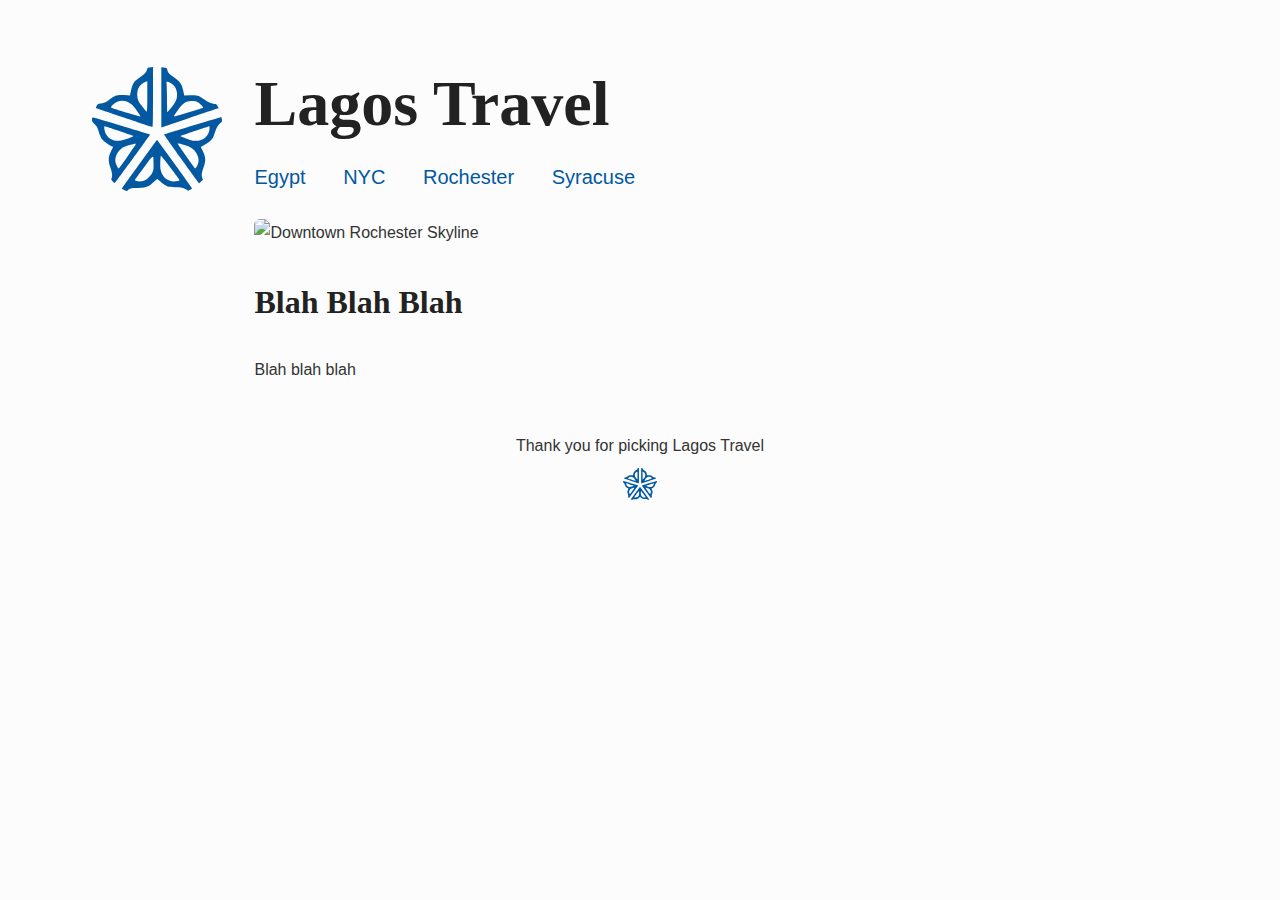
==== commit 15495ba4: "added index page, all logos now link to index" ====
--- a/index.html
+++ b/index.html
@@ -1,126 +1,35 @@
-<!doctype html>
-
+<!DOCTYPE html>
 <html lang="en">
-
-<head>
-
-  <meta charset="utf-8">
-  <title>Syracuse (Bradley Martin)</title>
-  <link rel="stylesheet" href="css/styles.css">
-  <link rel="preconnect" href="https://fonts.gstatic.com">
-  <link href="https://fonts.googleapis.com/css2?family=Bebas+Neue&display=swap" rel="stylesheet">
-  <link href="https://fonts.googleapis.com/css2?family=Barlow+Condensed&family=Bebas+Neue&display=swap" rel="stylesheet">
-
-</head>
-
-<body>
-  <header>
-  		<h1 id = "top">Syracuse</h1>
-  </header>
-  <nav>
-
-  	<ul>
-  		<li class = "navbutton"><a href="#top"><img class = "logo" src="images/logo.png" alt="Syracuse Home Logo"></a></li>
-  		<li class="navhover"><a href="#overview">Overview</a></li>
-  		<li class="navhover"><a href="#history">History</a></li>
-  		<li class="navhover"><a href="#geography">Geography</a></li>
-  		<li class="navhover"><a href="#demographics">Demographics</a></li>
-  	</ul>
-  	
-
-  </nav>
-
-  <article>
-
-  	<div class = "content">
-
-  		<div id = "overview">
-
-		  	<h2>Overview</h2>
-
-		  	<p>Syracuse is a city in and the county seat of Onondaga County, New York, United States. It is the fifth-most populous city in the state of New York following New York City, Buffalo, Rochester, and Yonkers.</p>
-
-		  	<img class = "contentimage" src="images/syr.jpg" alt="Syracuse">
-
-			<p>At the 2010 census, the city population was 145,252, and its metropolitan area had a population of 662,577. It is the economic and educational hub of Central New York, a region with over one million inhabitants. Syracuse is also well-provided with convention sites, with a downtown convention complex. Syracuse was named after the classical Greek city Syracuse (Siracusa in Italian), a city on the eastern coast of the Italian island of Sicily.</p>
-
-			<p>The city has functioned as a major crossroads over the last two centuries, first between the Erie Canal and its branch canals, then of the railway network. Today, Syracuse is at the intersection of Interstates 81 and 90. Its airport is the largest in the region. Syracuse is home to Syracuse University, a major research university; Le Moyne College, a Jesuit liberal arts college; SUNY Upstate Medical University, a public medical school; and SUNY College of Environmental Science & Forestry, a public university focusing on forestry, the environment, and natural resources.</p>
-		
-
+	<head>
+		<meta charset="UTF-8">
+		<title>Lagos Travel - Home</title>
+		<link rel="stylesheet" type="text/css" href="css/stylesheet.css">
+	</head>
+	<body>
+		<div class="container">
+			<a class="logo" href="."><img src="imgs/logo.svg" alt="Logo"></a>
+			<header class="horizontal">
+				<h1>Lagos Travel</h1>
+				<nav>
+					<ul>
+						<li><a href="./egypt.html">Egypt</a></li>
+						<li><a href="./nyc.html">NYC</a></li>
+						<li><a href="./rochester.html">Rochester</a></li>
+						<li><a href="./syracuse.html">Syracuse</a></li>
+					</ul>
+				</nav>
+			</header>
+			<main>
+				<img src="https://upload.wikimedia.org/wikipedia/commons/e/e9/Downtown_Rochester%2C_NY_HDR_by_patrickashley.jpg" alt="Downtown Rochester Skyline">
+				<section id="overview">
+					<h2>Blah Blah Blah</h2>
+					<p>Blah blah blah</p>
+				</section>
+			</main>
+			<footer>Thank you for picking Lagos Travel
+				<br>
+				<img src="imgs/logo.svg" alt="Logo">
+			</footer>
 		</div>
-
-		<div id = history>
-
-			<h2>History</h2>
-
-			<p>French missionaries were the first Europeans to come to this area, arriving to work with the Native Americans in the 1600s. At the invitation of the Onondaga Nation, one of the five nations of the Iroquois Confederacy, a group of Jesuit priests, soldiers, and coureurs des bois (including Pierre Esprit Radisson) set up a mission, known as Sainte Marie among the Iroquois, or Ste. Marie de Gannentaha, on the northeast shore of Onondaga Lake.</p>
-
-			<img class = "contentimage" src="images/syruni.jpg" alt="Syracuse University">
-
-			<p>Jesuit missionaries reported salty brine springs around the southern end of what they referred to as "Salt Lake", known today as Onondaga Lake in honor of the historic tribe. French fur traders established trade throughout the New York area among the Iroquois. Dutch and English colonists also were traders, and the English nominally claimed the area, from their upstate base at Albany, New York. During the American Revolutionary War, the highly decentralized Iroquois divided into groups and bands that supported the British, and two tribes that supported the American-born rebels, or patriots.</p>
-
-			<p>Settlers came into central and western New York from eastern parts of the state and New England after the American Revolutionary War and various treaties with and land sales by Native American tribes. The subsequent designation of this area by the state of New York as the Onondaga Salt Springs Reservation provided the basis for commercial salt production. Such production took place from the late 1700s through the early 1900s. Brine from wells that tapped into halite (common salt) beds in the Salina shale near Tully, New York, 15 miles south of the city, was developed in the 19th century. It is the north-flowing brine from Tully that is the source of salt for the "salty springs" found along the shoreline of Onondaga Lake. The rapid development of this industry in the 18th and 19th centuries led to the nicknaming of this area as "The Salt City".</p>
-
-
-			<p>The original settlement of Syracuse was a conglomeration of several small towns and villages and was not recognized with a post office by the United States Government. Establishing the post office was delayed because the settlement did not have a name. Joshua Forman wanted to name the village Corinth. When John Wilkinson applied for a post office in that name in 1820, it was denied because the same name was already in use in Saratoga County, New York. Having read a poetical description of Syracuse, Sicily (Siracusa), Wilkinson saw similarities to the lake and salt springs of this area, which had both "salt and freshwater mingling together". On February 4, 1820, Wilkinson proposed the name "Syracuse" to a group of fellow townsmen; it became the name of the village and the new post office.</p>
-
-			<p>The first Solvay Process Company plant in the United States was erected on the southwestern shore of Onondaga Lake in 1884. The village was called Solvay to commemorate the inventor, Ernest Solvay. In 1861, he developed the ammonia-soda process for the manufacture of soda ash (anhydrous sodium carbonate) from brine wells dug in the southern end of Tully valley (as a source of sodium chloride) and limestone (as a source of calcium carbonate). The process was an improvement over the earlier Leblanc process. The Syracuse Solvay plant was the incubator for a large chemical industry complex owned by Allied Signal in Syracuse. While this industry stimulated development and provided many jobs in Syracuse, it left Onondaga Lake as the most polluted in the nation.</p>
-
-			<p>The salt industry declined after the Civil War, but a new manufacturing industry arose in its place. Throughout the late 1800s and early 1900s, numerous businesses and stores were established, including the Franklin Automobile Company, which produced the first air-cooled engine in the world; the Century Motor Vehicle Company; the Smith Corona company; and the Craftsman Workshops, the center of Gustav Stickley's handmade furniture empire.</p>
-
-			<p>The Geneva Medical College was founded in 1834. It is now known as Upstate Medical University, one of four medical colleges in the State University of New York system, and one of only five medical schools in the state north of New York City.</p>
-
-			<p>On March 24, 1870, Syracuse University was founded. The State of New York granted the new university its own charter, independent of Genesee College, which had unsuccessfully tried to move to Syracuse the year before. The university was founded as coeducational. President Peck stated at the opening ceremonies, "The conditions of admission shall be equal to all persons... there shall be no invidious discrimination here against woman.... brains and heart shall have a fair chance... " Syracuse implemented this policy and attracted a high proportion of women students. In the College of Liberal Arts, the ratio between male and female students during the 19th century was approximately even. The College of Fine Arts was predominantly female, and a low ratio of women enrolled in the College of Medicine and the College of Law.</p>
-
-
-			<p>The first New York State Fair was held in Syracuse in 1841. Between 1842 and 1889, the Fair was held among 11 New York cities before finding a permanent home in Syracuse. It has been an annual event since then, except between 1942 and 1947, when the grounds were used as a military base during World War II and in 2020 due to the outbreak of the COVID-19 pandemic.</p>
-
-		</div>
-
-		<div id = geography >
-			<h2>Geography</h2>
-
-			<p>Syracuse is located at 43°2′49″N 76°8′40″W (43.046899, -76.144423). It is located about 87 miles (140 km) east of Rochester, 150 miles (240 km) east of Buffalo, and 145 miles (230 km) west of the state capital Albany. It is also the halfway point between New York City and Toronto, about 245 miles (390 km) from each, Toronto to the northwest and NYC to the southeast.</p>
-
-			<img class = "contentimage" src="images/map.png" alt="Map of Syracuse">
-
-			<p>According to the United States Census Bureau, the city has a total area of 66 square kilometres (25.6 square miles), of which 65 square kilometres (25.1 square miles) is land and 1.6 square kilometres (0.6 square miles) (2.15%) water.</p>
-
-			<img class = "contentimageriver" src="images/river.jpg" alt="River in Syracuse">
-
-			<p>The city developed at the northeast corner of the Finger Lakes region. The city has many neighborhoods that were originally independent villages, which joined the city over the years. Although the central part of Syracuse is flat, many of its neighborhoods are on small hills such as University Hill and Tipperary Hill. Land to the north of Syracuse is generally flat, while land to the south is hilly.</p>
-
-			<p>About 27 percent of Syracuse's land area is covered by 890,000 trees — a higher percentage than in Albany, Rochester or Buffalo. The Labor Day Storm of 1998 was a derecho that destroyed approximately 30,000 trees. The sugar maple accounts for 14.2 percent of Syracuse's trees, followed by the Northern white cedar (9.8 percent) and the European buckthorn (6.8 percent). The most common street tree is the Norway maple (24.3 percent), followed by the honey locust (9.3 percent).</p>
-
-			<p>The densest tree cover in Syracuse is in the two Valley neighborhoods, where 46.6 percent of the land is covered by trees. The lowest tree cover percentage is found in the densely developed downtown, which has only 4.6 percent trees.</p>
-		</div>
-
-		<div id = demographics>
-			<h2>Demographics</h2>
-
-			<p>As of the census of 2010, there were 145,170 people, 57,355 households, and 28,455 families residing in the city. The racial makeup of the city was 56.0% White, 29.5% African American, 1.1% Native American, 5.5% Asian, 0.03% Pacific Islander, 2.7% from other races, and 5.1% from two or more races. Hispanic or Latino of any race were 8.3% of the population.</p>
-
-			<p>The largest ethnic ancestries include African (29.5%), Irish (12.4%), Italian (12.3%), German (9.6%), English (4.5%), and Polish (3.6%). Non-Hispanic Whites were 52.8% of the population in 2010, down from 87.2% in 1970. Suburbanization attracted residents outside the city, even as new immigrant and migrant groups increased.</p>
-
-			<p>There were 57,355 households, out of which 29% had children under the age of 18 living with them, 9.3% were married couples living together, 20.8% had a female householder with no husband present, and 50.4% were non-families. 38.4% of all households were made up of individuals, and 10.4% had someone living alone who was 65 years of age or older. The average household size was 2.31 and the average family size was 3.14.</p>
-
-			<p>In the city, the population was spread out, with 19% under the age of 15, 23% from 15 to 24, 25.6% from 25 to 44, 21.7% from 45 to 64, and 10.5% who were 65 years of age or older. The median age was 29.6 years. For every 100 females, there were 91 males. For every 100 females age 18 and over, there were 87.89 males.</p>
-
-			<p>According to the 2014 estimates from the American Community Survey, the median income for a household in the city was $31,566, and the median income for a family was $38,794. Males had a median income of $39,537 versus $33,983 for females. The per capita income for the city was $19,283. About 28.2% of families and 35.1% of the population were below the poverty line, including 50% of those under age 18 and 16.7% of those age 65 and over. As of 2017, the United States Census Bureau indicated an estimated population of 143,396.</p>
-		</div>
-
-
-	</div>
-
-  </article>
-
-  <footer>
- 	 <div>Site Info provided by <a href="https://en.wikipedia.org/wiki/Syracuse,_New_York">Wikipedia</a></div>
- 	 <div>Site Background Image provided by <a href="https://www.nbcnews.com/news/us-news/sit-syracuse-students-protest-string-racist-incidents-enters-day-three-n1138776">NBC News</a></div>
- 	  <div>Site Logo Image provided by <a href="https://data.syrgov.net/"> Syracuse</a></div>
- 	  <div>Syracuse Map provided by <a href="https://www.google.com/maps"> Google Maps</a></div>
-  </footer>
-
-</body>
-
-</html>+	</body>
+</html>
--- a/css/stylesheet.css
+++ b/css/stylesheet.css
@@ -0,0 +1,234 @@
+/* Resets */
+html, body {
+	padding: 0;
+	margin: 0;
+	border: 0;
+}
+* {
+	box-sizing: border-box;
+}
+
+:root {
+  --background-color: #fcfcfc;
+  --text-bold-color: #222;
+  --text-normal-color: #333;
+}
+
+::selection { background: #FFD100; }
+
+/* Overall styles */
+body {
+	background-color: var(--background-color);
+	color: var(--text-normal-color);
+	font-size: 16px;
+	line-height: 1.75;
+	font-family: Arial, sans-serif;
+}
+
+h1, h2, h3, h4 {
+	font-family: 'Roboto Slab', serif;
+	font-weight: 800;
+  color: var(--text-bold-color);
+}
+h1 {
+	font-size: 4rem;
+}
+h2 {
+	font-size: 2rem;
+}
+h3 {
+	font-size: 1.25rem;
+}
+
+a {
+	text-decoration: none;
+	color: #0258A1;
+}
+a:hover {
+	text-decoration: underline;
+	color: #0b8bc6;
+}
+
+section::before { 
+  display: block; 
+  content: " "; 
+  margin-top: -130px; 
+  height: 130px; 
+  visibility: hidden; 
+  pointer-events: none;
+}
+
+img {
+	max-width: 100%;
+	max-height: 100%;
+  border-radius: 6px;
+}
+img.inset {
+	width: 30%;
+	min-width: 50px;
+	float: left;
+	margin: 0.75em;
+	margin-left: 0;
+}
+img.inset.right {
+	float: right;
+	margin: 0.75em;
+	margin-right: 0;
+}
+
+/* Layout */
+.container {
+	display: grid;
+	padding: 3rem 1rem 0;
+	width: 100%;
+	grid-template-areas: "logo   header ."
+						 ".      main ."
+						 "footer footer footer";
+	column-gap: 1rem;
+	grid-template-columns: minmax(25ch, 1fr) minmax(100ch, 2fr) 1fr;
+	grid-template-rows: min-content;
+}
+
+/* Navigation content */
+.logo {
+	grid-area: logo;
+	margin: 1em;
+	position: sticky;
+	top: 2em; /* Only relevant to stickyness */
+	justify-self: end;
+	align-self: center;
+}
+.logo img {
+	max-height: 125px;
+	height: 100%;
+}
+header {
+	grid-area: header;
+  position: sticky;
+	top: 0; /* Only relevant to stickyness */
+  background: var(--background-color);;
+  padding: 0 0 4px 0;
+	align-self: center;
+}
+header h1 {
+	margin: 0;
+}
+nav ul {
+	list-style: none;
+	padding-left: 0;
+	font-family: Inter, Helvetica, sans-serif;
+	font-size: 1.25rem;
+	margin-top: 0;
+}
+/* Scrolling dependent code */
+header.horizontal nav li {
+	display: inline-block;
+	margin: auto 2rem auto 0;
+}
+header.horizontal nav li:last-child {
+	margin: auto 0;
+}
+header.vertical h1 {
+	display: none;
+}
+header.vertical nav li {
+	display: block;
+	text-align: right;
+	margin: 1rem auto;
+}
+
+/* Main area */
+main {
+	grid-area: main;
+  overflow: auto;
+}
+
+main > * {
+	width: 100%;
+}
+
+#map {
+	height: 30rem;
+  z-index: -1;
+}
+
+/* Footer */
+footer {
+	grid-area: footer;
+	padding: 2rem;
+	padding-bottom: 0.5rem;
+	text-align: center;
+}
+footer img {
+	height: 2rem;
+	margin: 0.5rem;
+}
+
+/* Media queries */
+/* Small */
+@media screen and (max-width: calc(125ch + 4rem)) {
+	.container {
+		grid-template-areas: "logo"
+							 "header"
+							 "main"
+							 "footer";
+		grid-template-columns: 1fr;
+		padding: 0 2rem 0;
+	}
+	.logo {
+		position: relative;
+		justify-self: center;
+	}
+	header {
+		text-align: center;
+    position: inherit;
+    background: none;
+    padding: 0;
+	}
+}
+
+/* Leave some space at top on scroll */
+[id] {
+	scroll-margin-top: 1.5rem;
+}
+
+/* Smooth scrolling */
+@media (prefers-reduced-motion: no-preference) {
+	html {
+		scroll-behavior: smooth;
+	}
+}
+
+/* Fade in images */
+.fade-in {
+  animation: fadeIn ease .7s;
+  -webkit-animation: fadeIn ease .7s;
+  -moz-animation: fadeIn ease .7s;
+  -o-animation: fadeIn ease .7s;
+  -ms-animation: fadeIn ease .7s;
+}
+
+@keyframes fadeIn {
+  0% {opacity: 0;}
+  100% {opacity: 1;}
+}
+
+@-moz-keyframes fadeIn {
+  0% {opacity: 0;}
+  100% {opacity: 1;}
+}
+
+@-webkit-keyframes fadeIn {
+  0% {opacity: 0;}
+  100% {opacity: 1;}
+}
+
+@-o-keyframes fadeIn {
+  0% {opacity: 0;}
+  100% {opacity: 1;}
+}
+
+@-ms-keyframes fadeIn {
+  0% {opacity: 0;}
+  100% {opacity: 1;}
+}
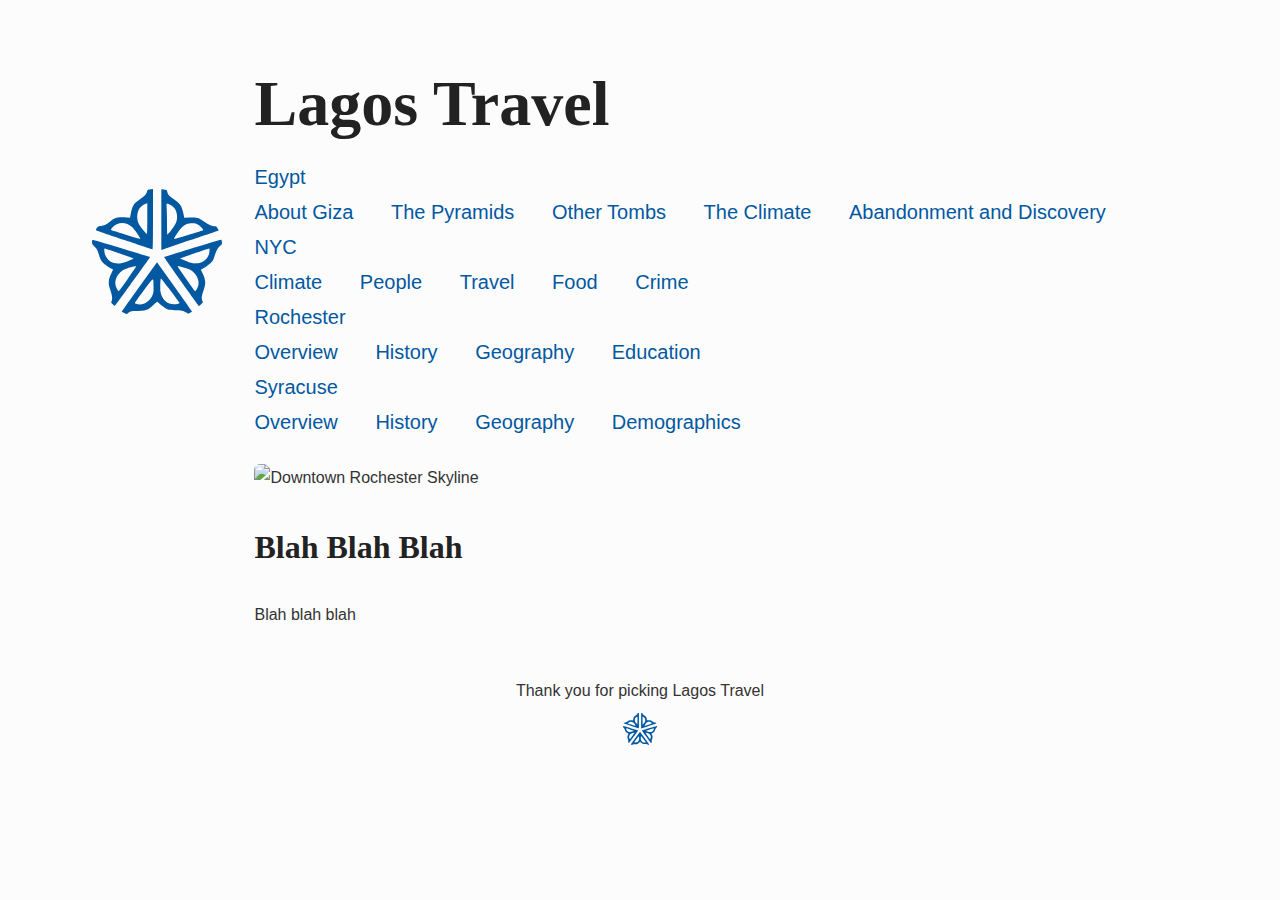
==== commit adadec1e: "added consistent nav, still need to style it, add active page indicators" ====
--- a/index.html
+++ b/index.html
@@ -12,10 +12,40 @@
 				<h1>Lagos Travel</h1>
 				<nav>
 					<ul>
-						<li><a href="./egypt.html">Egypt</a></li>
-						<li><a href="./nyc.html">NYC</a></li>
-						<li><a href="./rochester.html">Rochester</a></li>
-						<li><a href="./syracuse.html">Syracuse</a></li>
+						<li><a href="./egypt.html">Egypt</a>
+							<ul>
+								<li><a href="./egypt.html#about">About Giza</a></li>
+								<li><a href="./egypt.html#pyramids">The Pyramids</a></li>
+								<li><a href="./egypt.html#tombs">Other Tombs</a></li>
+								<li><a href="./egypt.html#climate">The Climate</a></li>
+								<li><a href="./egypt.html#abandonment">Abandonment and Discovery</a></li>
+							</ul>
+						</li>
+						<li><a href="./nyc.html">NYC</a>
+							<ul>
+								<li><a href="./nyc.html#climate">Climate</a></li>
+								<li><a href="./nyc.html#people">People</a></li>
+								<li><a href="./nyc.html#travel">Travel</a></li>
+								<li><a href="./nyc.html#food">Food</a></li>
+								<li><a href="./nyc.html#crime">Crime</a></li>
+							</ul>
+						</li>
+						<li><a href="./rochester.html">Rochester</a>
+							<ul>
+								<li><a href="./rochester.html#overview">Overview</a></li>
+								<li><a href="./rochester.html#history">History</a></li>
+								<li><a href="./rochester.html#geography">Geography</a></li>
+								<li><a href="./rochester.html#education">Education</a></li>
+							</ul>
+						</li>
+						<li><a href="./syracuse.html">Syracuse</a>
+							<ul>
+  							<li><a href="./syracuse.html#overview">Overview</a></li>
+  							<li><a href="./syracuse.html#history">History</a></li>
+  							<li><a href="./syracuse.html#geography">Geography</a></li>
+  							<li><a href="./syracuse.html#demographics">Demographics</a></li>
+  						</ul>
+						</li>
 					</ul>
 				</nav>
 			</header>
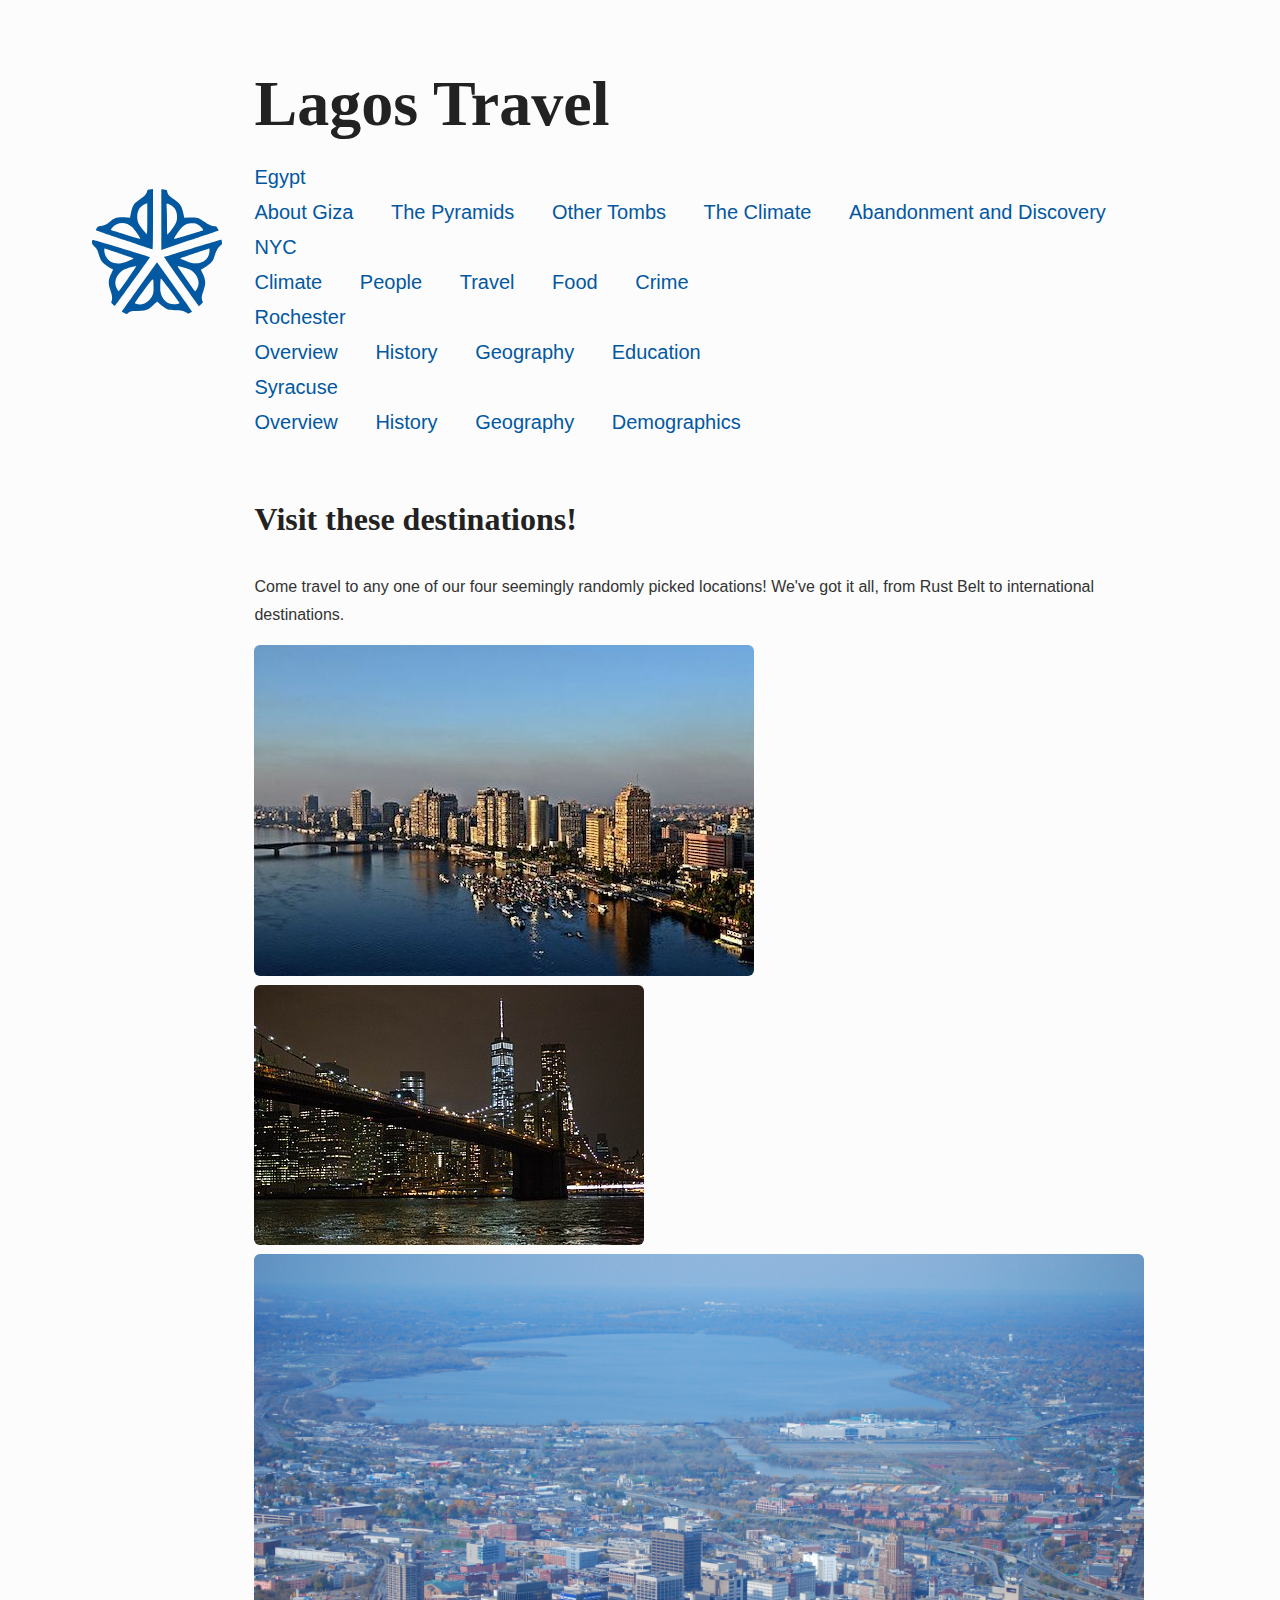
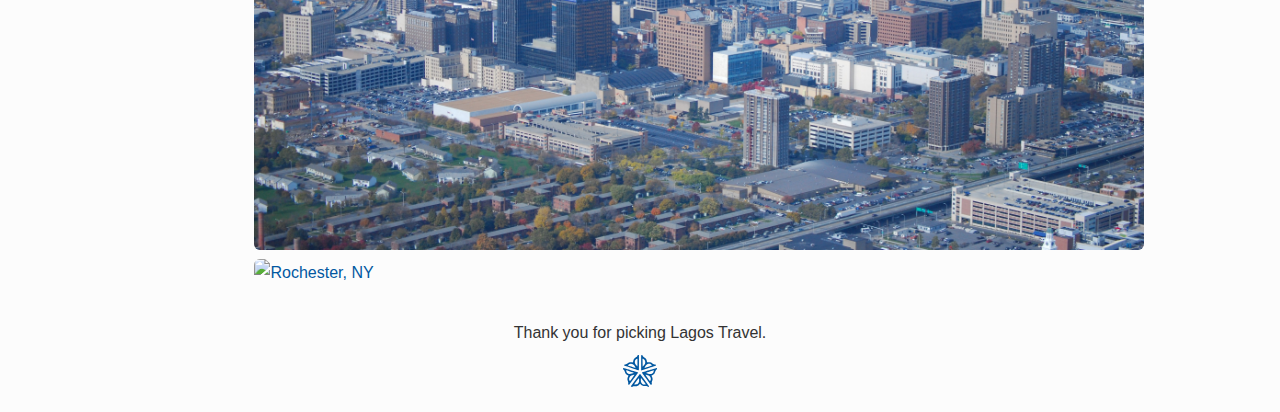
==== commit e21c7914: "added content to homepage" ====
--- a/index.html
+++ b/index.html
@@ -50,13 +50,16 @@
 				</nav>
 			</header>
 			<main>
-				<img src="https://upload.wikimedia.org/wikipedia/commons/e/e9/Downtown_Rochester%2C_NY_HDR_by_patrickashley.jpg" alt="Downtown Rochester Skyline">
 				<section id="overview">
-					<h2>Blah Blah Blah</h2>
-					<p>Blah blah blah</p>
+					<h2>Visit these destinations!</h2>
+					<p>Come travel to any one of our four seemingly randomly picked locations! We've got it all, from Rust Belt to international destinations.</p>
+					<a href="./egypt.html"><img src="imgs/egypt-city.jpg" alt="Egypt, not a city, but still cool"></a>
+					<a href="./nyc.html"><img src="imgs/nyc-pic3.jpg" alt="NYC, the big apple"></a>
+					<a href="./syracuse.html"><img src="imgs/syracuse-syr.jpg" alt="Syracuse, NY"></a>
+					<a href="./rochester.html"><img src="https://upload.wikimedia.org/wikipedia/commons/e/e9/Downtown_Rochester%2C_NY_HDR_by_patrickashley.jpg" alt="Rochester, NY"></a>
 				</section>
 			</main>
-			<footer>Thank you for picking Lagos Travel
+			<footer>Thank you for picking Lagos Travel.
 				<br>
 				<img src="imgs/logo.svg" alt="Logo">
 			</footer>
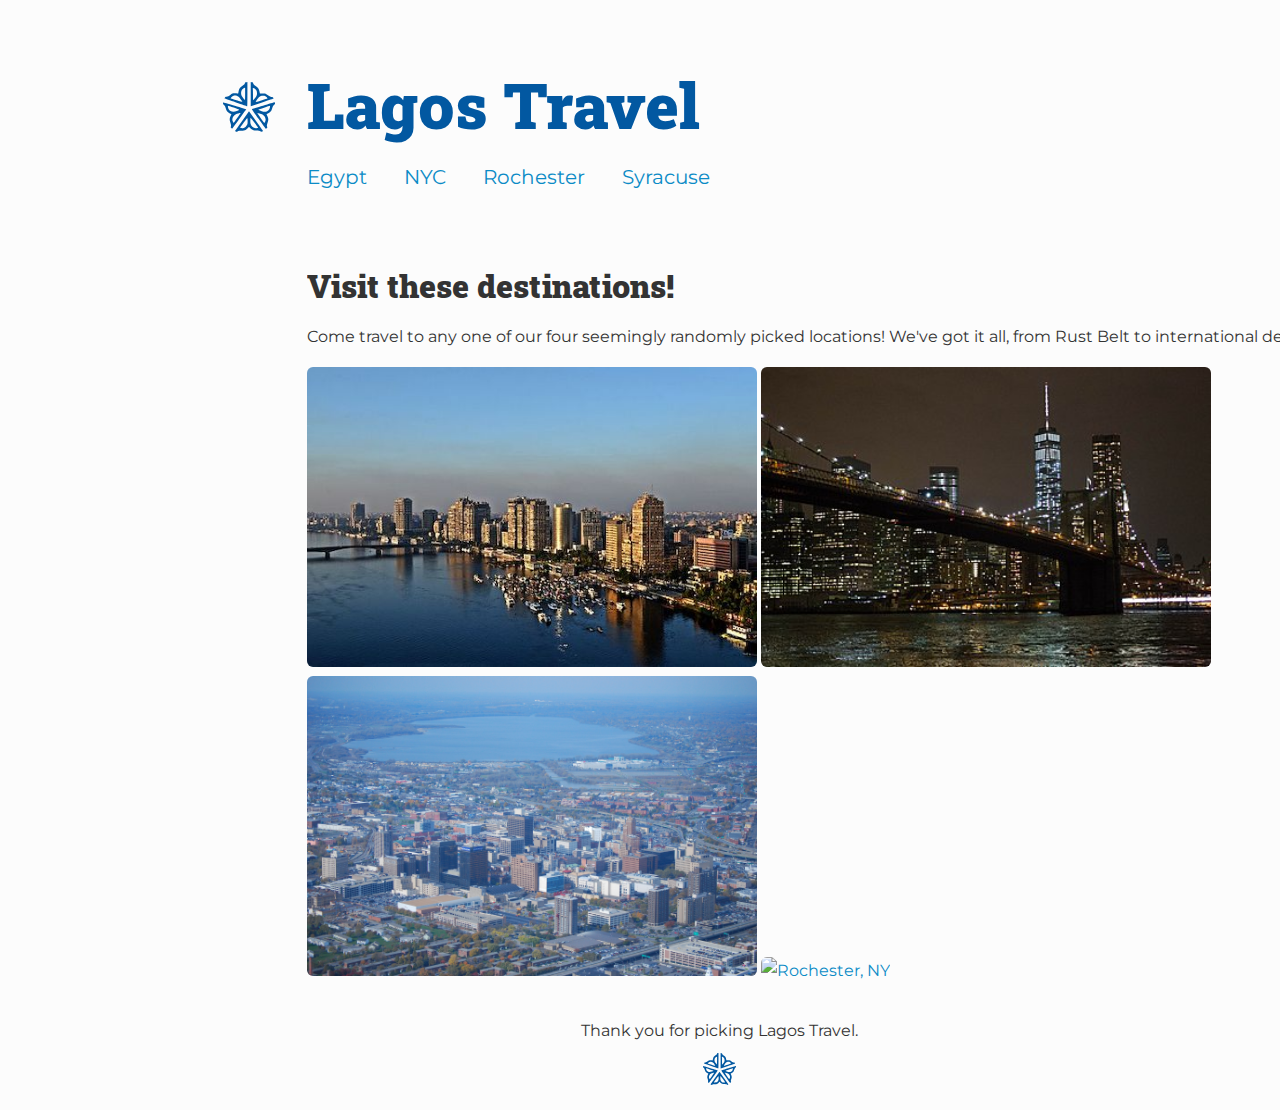
==== commit 1726594f: "Resized images in index page to be all the same proportions" ====
--- a/index.html
+++ b/index.html
@@ -53,10 +53,10 @@
 				<section id="overview">
 					<h2>Visit these destinations!</h2>
 					<p>Come travel to any one of our four seemingly randomly picked locations! We've got it all, from Rust Belt to international destinations.</p>
-					<a href="./egypt.html"><img src="imgs/egypt-city.jpg" alt="Egypt, not a city, but still cool"></a>
-					<a href="./nyc.html"><img src="imgs/nyc-pic3.jpg" alt="NYC, the big apple"></a>
-					<a href="./syracuse.html"><img src="imgs/syracuse-syr.jpg" alt="Syracuse, NY"></a>
-					<a href="./rochester.html"><img src="https://upload.wikimedia.org/wikipedia/commons/e/e9/Downtown_Rochester%2C_NY_HDR_by_patrickashley.jpg" alt="Rochester, NY"></a>
+					<a href="./egypt.html"><img class="index-img" src="imgs/egypt-city.jpg" alt="Egypt, not a city, but still cool"></a>
+					<a href="./nyc.html"><img class="index-img" src="imgs/nyc-pic3.jpg" alt="NYC, the big apple"></a>
+					<a href="./syracuse.html"><img class="index-img" src="imgs/syracuse-syr.jpg" alt="Syracuse, NY"></a>
+					<a href="./rochester.html"><img class="index-img" src="https://upload.wikimedia.org/wikipedia/commons/e/e9/Downtown_Rochester%2C_NY_HDR_by_patrickashley.jpg" alt="Rochester, NY"></a>
 				</section>
 			</main>
 			<footer>Thank you for picking Lagos Travel.
--- a/css/stylesheet.css
+++ b/css/stylesheet.css
@@ -1,12 +1,13 @@
+/* Font imports*/
+@import url('https://fonts.googleapis.com/css2?family=Montserrat:wght@400;700&family=Roboto+Slab:wght@700;900&display=swap');
+
 /* Resets */
 html, body {
 	padding: 0;
 	margin: 0;
 	border: 0;
 }
-* {
-	box-sizing: border-box;
-}
+* { box-sizing: border-box; }
 
 :root {
   --background-color: #fcfcfc;
@@ -22,46 +23,48 @@
 	color: var(--text-normal-color);
 	font-size: 16px;
 	line-height: 1.75;
-	font-family: Arial, sans-serif;
+	font-family: 'Montserrat', sans-serif;
 }
 
 h1, h2, h3, h4 {
 	font-family: 'Roboto Slab', serif;
-	font-weight: 800;
-  color: var(--text-bold-color);
+	font-weight: 900;
 }
 h1 {
 	font-size: 4rem;
+	color: #0258A1;
 }
 h2 {
 	font-size: 2rem;
+	margin-bottom: -0.2em;
 }
 h3 {
 	font-size: 1.25rem;
+	margin-bottom: -0.5em;
 }
 
 a {
 	text-decoration: none;
-	color: #0258A1;
+	color: #0b8bc6;
 }
 a:hover {
 	text-decoration: underline;
-	color: #0b8bc6;
-}
-
-section::before { 
-  display: block; 
-  content: " "; 
-  margin-top: -130px; 
-  height: 130px; 
-  visibility: hidden; 
+	font-weight: 700;
+}
+
+section::before {
+  display: block;
+  content: " ";
+  margin-top: -130px;
+  height: 130px;
+  visibility: hidden;
   pointer-events: none;
 }
 
 img {
 	max-width: 100%;
 	max-height: 100%;
-  border-radius: 6px;
+	border-radius: 6px;
 }
 img.inset {
 	width: 30%;
@@ -74,6 +77,13 @@
 	float: right;
 	margin: 0.75em;
 	margin-right: 0;
+}
+.index-img {
+	width: 450px;
+     height: 300px;
+     background-position: 50% 50%;
+     background-repeat: no-repeat;
+     background-size: cover;
 }
 
 /* Layout */
@@ -92,34 +102,53 @@
 /* Navigation content */
 .logo {
 	grid-area: logo;
-	margin: 1em;
+	margin: -2.5em 1em 1em 1em;
 	position: sticky;
 	top: 2em; /* Only relevant to stickyness */
 	justify-self: end;
 	align-self: center;
 }
 .logo img {
-	max-height: 125px;
+	max-height: 50px;
 	height: 100%;
 }
+
 header {
 	grid-area: header;
-  position: sticky;
+	position: sticky;
 	top: 0; /* Only relevant to stickyness */
-  background: var(--background-color);;
-  padding: 0 0 4px 0;
+	background: var(--background-color);
+	padding: 0 0 4px 0;
 	align-self: center;
 }
-header h1 {
-	margin: 0;
-}
+header h1 { margin: 0; }
+
 nav ul {
 	list-style: none;
 	padding-left: 0;
-	font-family: Inter, Helvetica, sans-serif;
 	font-size: 1.25rem;
 	margin-top: 0;
-}
+	margin-bottom: 2rem;
+}
+/* Submenus */
+nav ul ul,
+nav ul:hover li.active:not(:hover) ul {
+	display: none;
+}
+/* Style for the submenu on hovered/active state */
+nav li:is(:hover, .active) ul {
+	display: block;
+	position: absolute;
+	font-size: 1rem;
+}
+/* Style for the hovered/active link */
+nav > ul > li:hover > a,
+nav > ul:not(:hover) > li.active > a {
+	text-decoration: underline;
+	font-weight: 700;
+	text-decoration-thickness: 2px;
+}
+
 /* Scrolling dependent code */
 header.horizontal nav li {
 	display: inline-block;
@@ -140,16 +169,15 @@
 /* Main area */
 main {
 	grid-area: main;
-  overflow: auto;
-}
-
+	overflow: auto;
+}
 main > * {
 	width: 100%;
 }
 
 #map {
 	height: 30rem;
-  z-index: -1;
+	z-index: -1;
 }
 
 /* Footer */
@@ -181,22 +209,18 @@
 	}
 	header {
 		text-align: center;
-    position: inherit;
-    background: none;
-    padding: 0;
+		position: inherit;
+		background: none;
+		padding: 0;
 	}
 }
 
 /* Leave some space at top on scroll */
-[id] {
-	scroll-margin-top: 1.5rem;
-}
+[id] { scroll-margin-top: 1.5rem; }
 
 /* Smooth scrolling */
 @media (prefers-reduced-motion: no-preference) {
-	html {
-		scroll-behavior: smooth;
-	}
+	html { scroll-behavior: smooth; }
 }
 
 /* Fade in images */
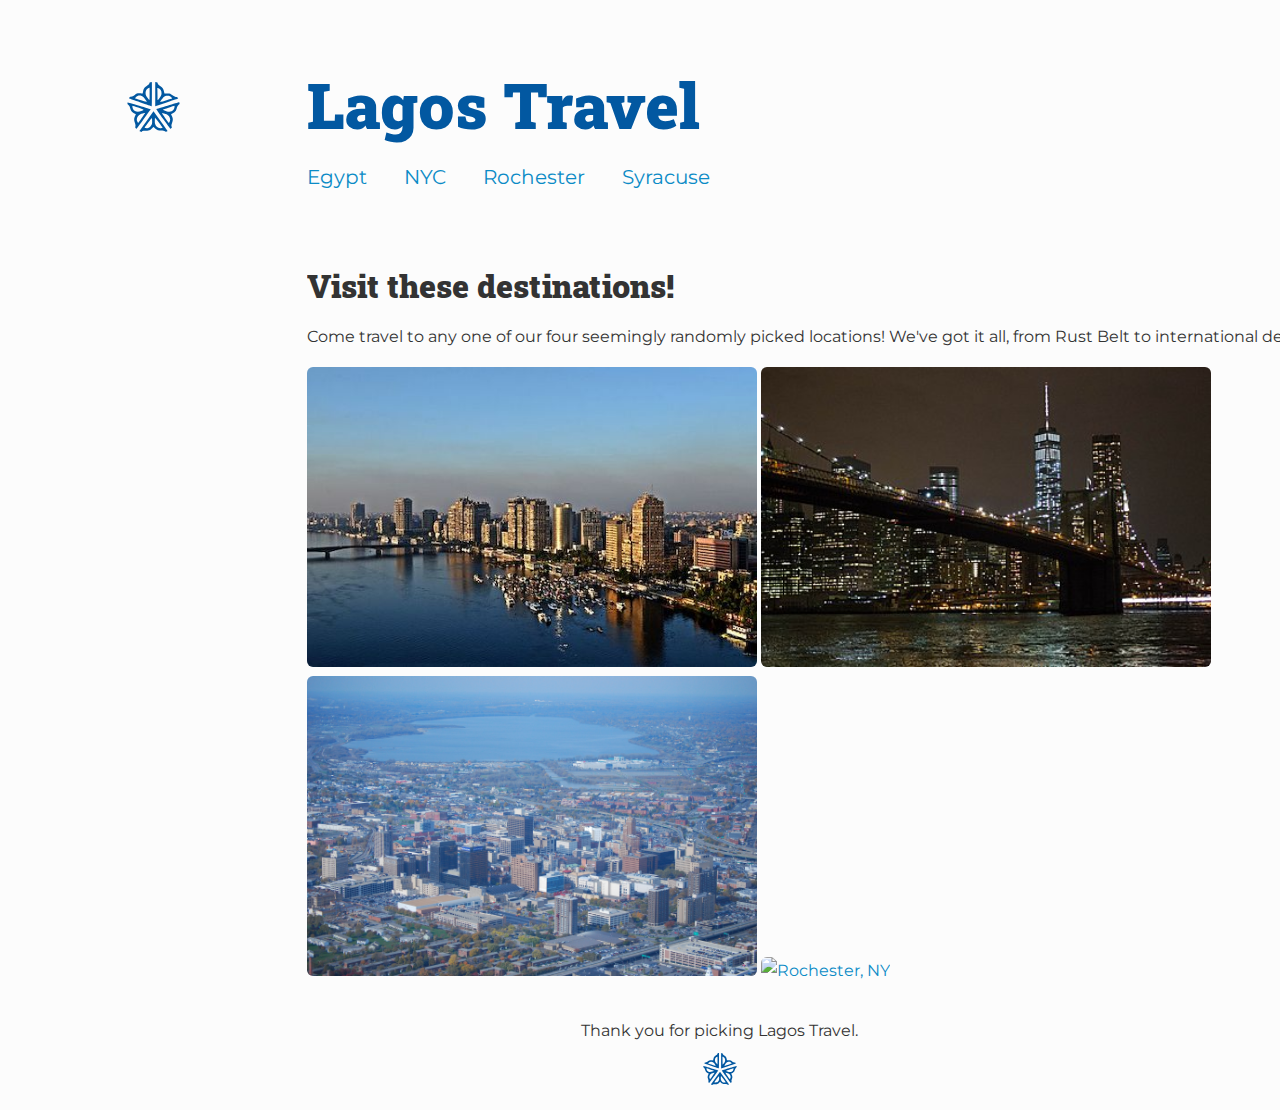
==== commit ed3de8af: "Removed deleted class from the webpages" ====
--- a/index.html
+++ b/index.html
@@ -53,10 +53,10 @@
 				<section id="overview">
 					<h2>Visit these destinations!</h2>
 					<p>Come travel to any one of our four seemingly randomly picked locations! We've got it all, from Rust Belt to international destinations.</p>
-					<a href="./egypt.html"><img class="index-img" src="imgs/egypt-city.jpg" alt="Egypt, not a city, but still cool"></a>
-					<a href="./nyc.html"><img class="index-img" src="imgs/nyc-pic3.jpg" alt="NYC, the big apple"></a>
-					<a href="./syracuse.html"><img class="index-img" src="imgs/syracuse-syr.jpg" alt="Syracuse, NY"></a>
-					<a href="./rochester.html"><img class="index-img" src="https://upload.wikimedia.org/wikipedia/commons/e/e9/Downtown_Rochester%2C_NY_HDR_by_patrickashley.jpg" alt="Rochester, NY"></a>
+					<a href="./egypt.html"><img src="imgs/egypt-city.jpg" alt="Egypt, not a city, but still cool"></a>
+					<a href="./nyc.html"><img src="imgs/nyc-pic3.jpg" alt="NYC, the big apple"></a>
+					<a href="./syracuse.html"><img src="imgs/syracuse-syr.jpg" alt="Syracuse, NY"></a>
+					<a href="./rochester.html"><img src="https://upload.wikimedia.org/wikipedia/commons/e/e9/Downtown_Rochester%2C_NY_HDR_by_patrickashley.jpg" alt="Rochester, NY"></a>
 				</section>
 			</main>
 			<footer>Thank you for picking Lagos Travel.
--- a/css/stylesheet.css
+++ b/css/stylesheet.css
@@ -65,10 +65,13 @@
 	max-width: 100%;
 	max-height: 100%;
 	border-radius: 6px;
+	width: 450px;
+    height: 300px;
+    background-position: 50% 50%;
+    background-repeat: no-repeat;
+    background-size: cover;
 }
 img.inset {
-	width: 30%;
-	min-width: 50px;
 	float: left;
 	margin: 0.75em;
 	margin-left: 0;
@@ -78,12 +81,13 @@
 	margin: 0.75em;
 	margin-right: 0;
 }
-.index-img {
-	width: 450px;
-     height: 300px;
-     background-position: 50% 50%;
-     background-repeat: no-repeat;
-     background-size: cover;
+
+.vertical-img {
+	width: 300px;
+    height: 450px;
+    background-position: 50% 50%;
+    background-repeat: no-repeat;
+    background-size: cover;
 }
 
 /* Layout */
@@ -192,29 +196,6 @@
 	margin: 0.5rem;
 }
 
-/* Media queries */
-/* Small */
-@media screen and (max-width: calc(125ch + 4rem)) {
-	.container {
-		grid-template-areas: "logo"
-							 "header"
-							 "main"
-							 "footer";
-		grid-template-columns: 1fr;
-		padding: 0 2rem 0;
-	}
-	.logo {
-		position: relative;
-		justify-self: center;
-	}
-	header {
-		text-align: center;
-		position: inherit;
-		background: none;
-		padding: 0;
-	}
-}
-
 /* Leave some space at top on scroll */
 [id] { scroll-margin-top: 1.5rem; }
 
